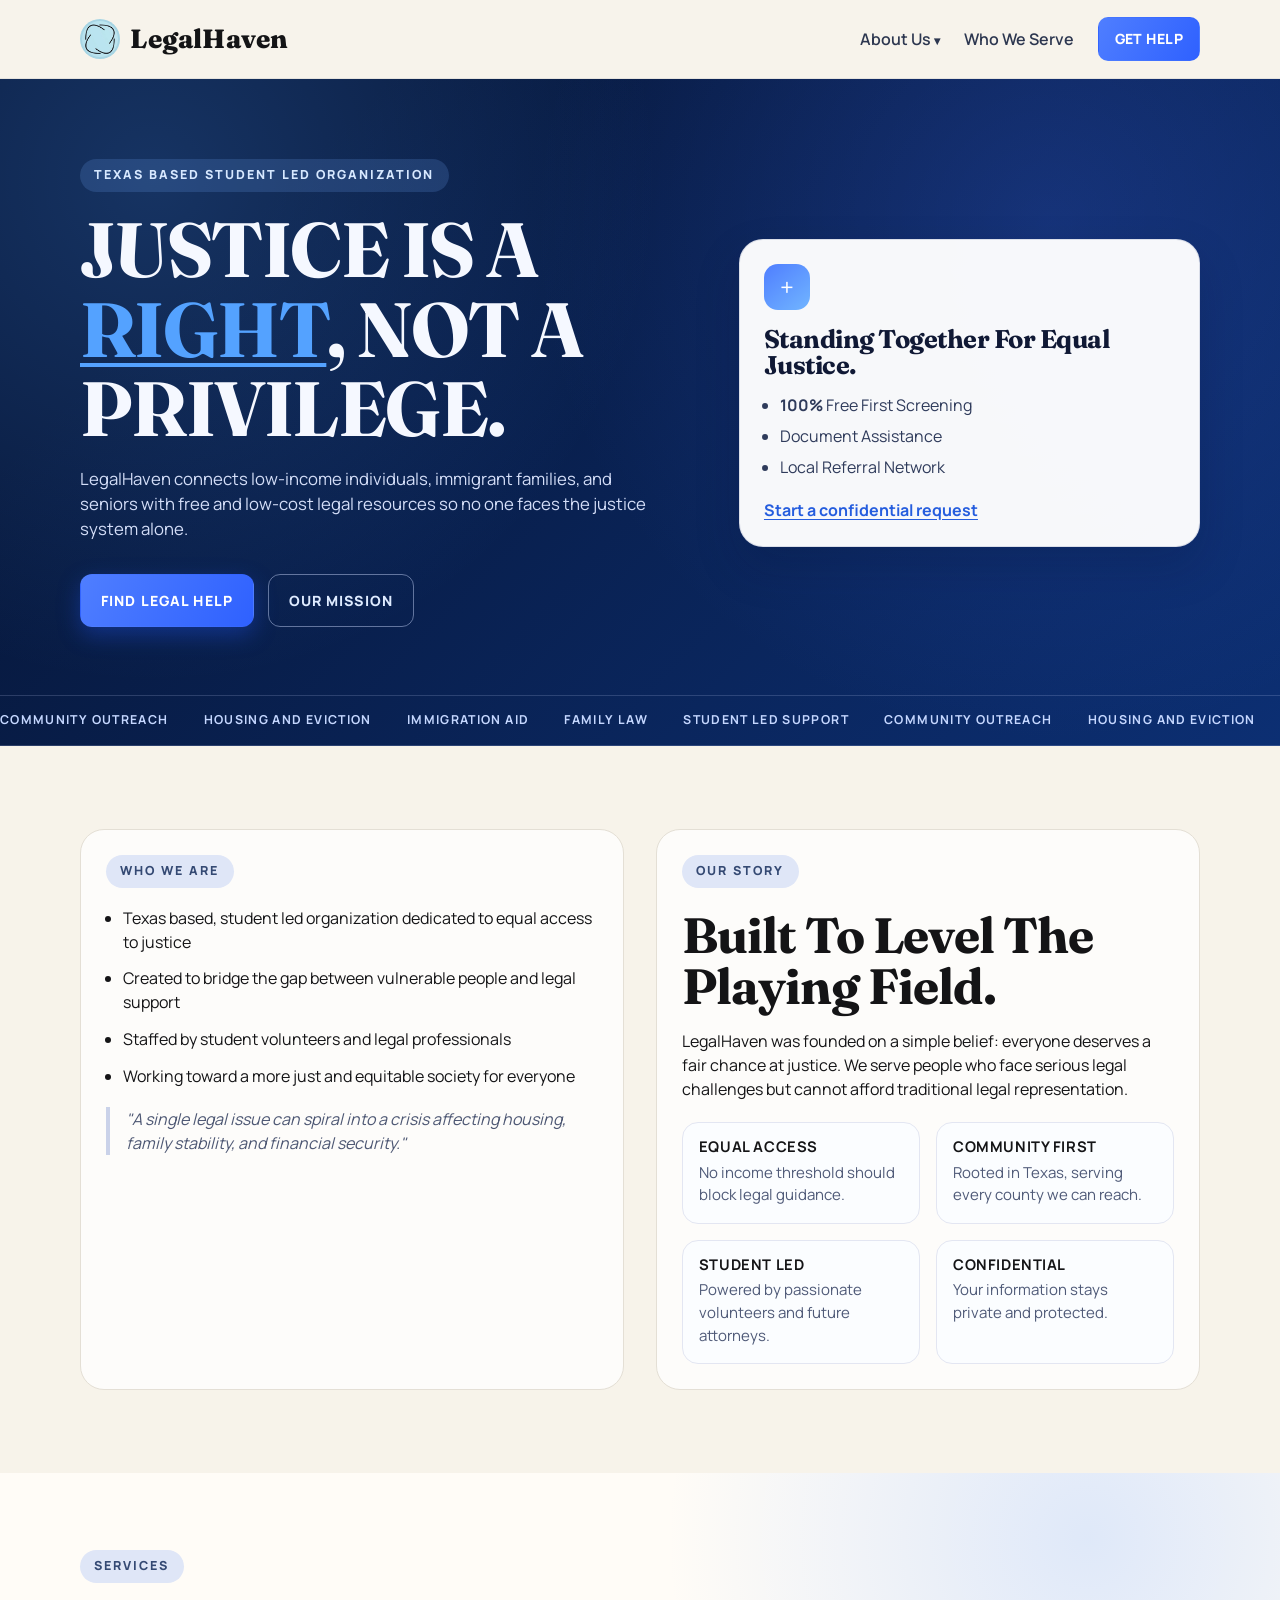
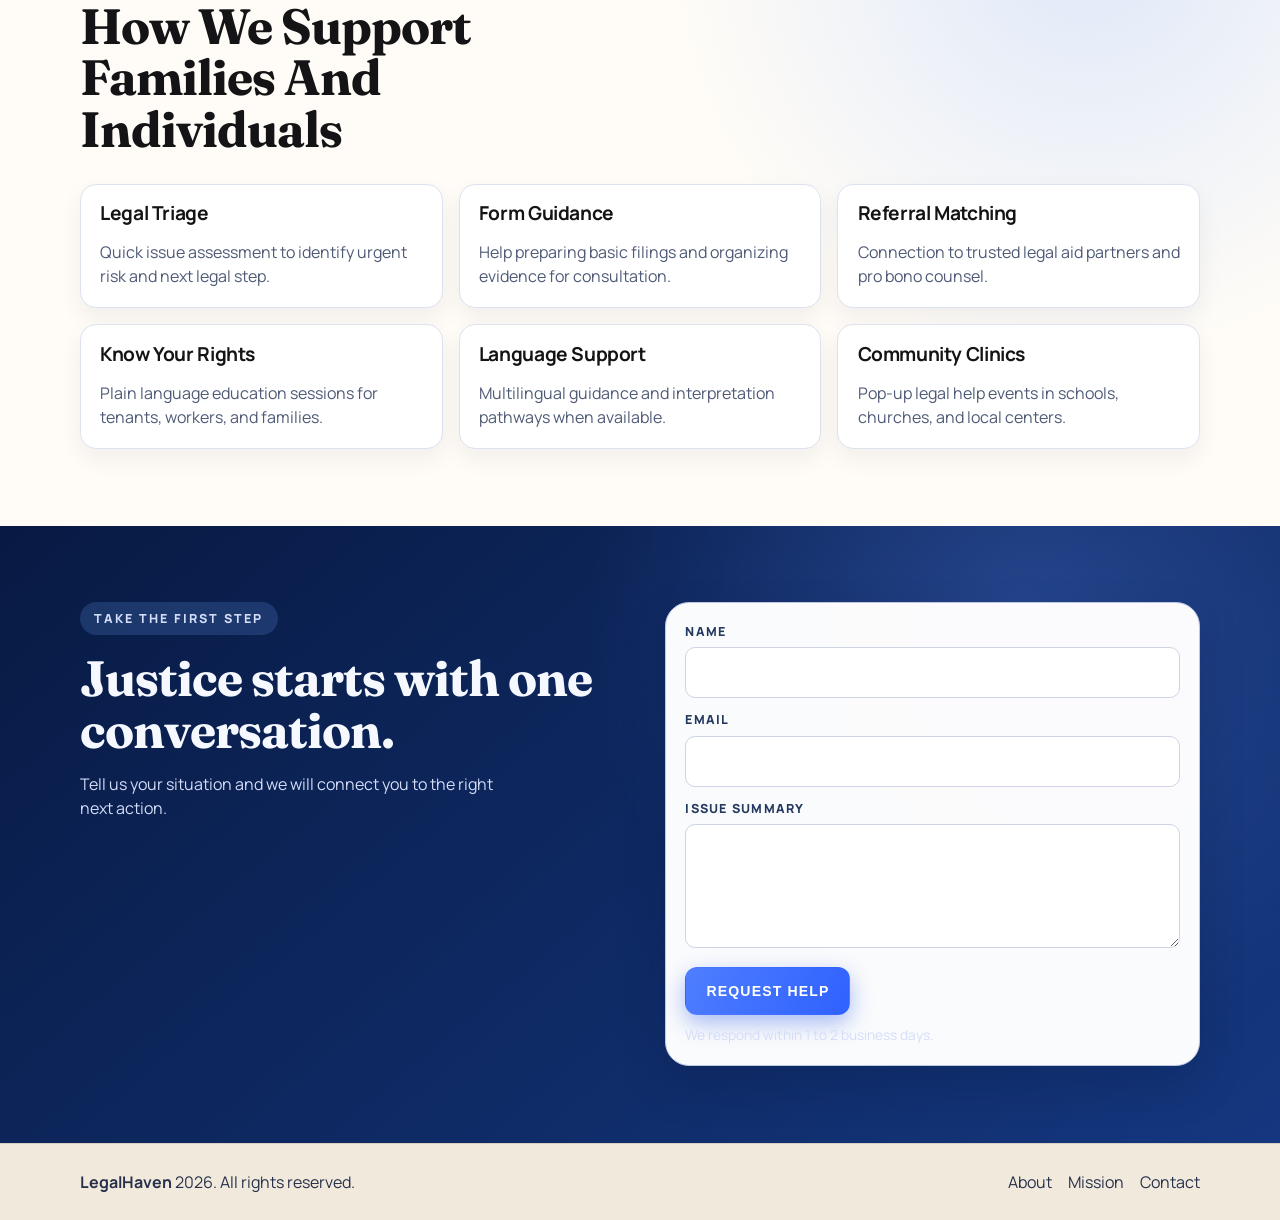
==== index.html @ 22f0d300 "Temporarily remove Services navigation links" ====
<!DOCTYPE html>
<html lang="en">
<head>
  <meta charset="UTF-8" />
  <meta name="viewport" content="width=device-width, initial-scale=1.0" />
  <meta name="description" content="Legal Haven helps low-income families, immigrants, and seniors access legal support with dignity, clarity, and community care." />
  <title>Legal Haven | Justice Is a Right</title>
  <link rel="icon" type="image/jpeg" href="legallogo_withouttext.jpg" />
  <link rel="preconnect" href="https://fonts.googleapis.com" />
  <link rel="preconnect" href="https://fonts.gstatic.com" crossorigin />
  <link href="https://fonts.googleapis.com/css2?family=Fraunces:opsz,wght@9..144,700;9..144,800&family=Manrope:wght@400;500;600;700;800&display=swap" rel="stylesheet" />
  <link rel="stylesheet" href="styles.css" />
</head>
<body>
  <a class="skip-link" href="#main-content">Skip to main content</a>

  <header class="site-header" id="top">
    <div class="container nav-wrap">
      <a class="brand" href="index.html" aria-label="Legal Haven home">
        <img class="brand-mark" src="legallogo_withouttext.jpg" alt="LegalHaven logo" />
        <span class="brand-text">LegalHaven</span>
      </a>

      <button class="menu-toggle" type="button" aria-expanded="false" aria-controls="primary-nav" aria-label="Toggle navigation">
        <span></span>
        <span></span>
        <span></span>
      </button>

      <nav class="site-nav" id="primary-nav" aria-label="Primary">
        <div class="nav-dropdown">
          <button class="dropdown-trigger" type="button" aria-expanded="false" aria-controls="about-menu-index">About Us</button>
          <div class="dropdown-menu" id="about-menu-index">
            <a href="mission.html">Mission</a>
            <a href="about.html#our-team">Our Team</a>
          </div>
        </div>
        <a href="about.html#who-we-serve">Who We Serve</a>
        <a class="btn btn-small" href="contact.html">Get Help</a>
      </nav>
    </div>
  </header>

  <main id="main-content">
    <section class="hero section-dark">
      <div class="container hero-grid">
        <div class="hero-copy reveal">
          <p class="eyebrow">Texas based student led organization</p>
          <h1>
            Justice Is A
            <span class="accent">Right</span>,
            Not A Privilege.
          </h1>
          <p class="hero-text">
            LegalHaven connects low-income individuals, immigrant families, and seniors
            with free and low-cost legal resources so no one faces the justice system alone.
          </p>
          <div class="hero-actions">
            <a class="btn btn-primary" href="contact.html">Find Legal Help</a>
            <a class="btn btn-ghost" href="about.html">Our Mission</a>
          </div>
        </div>

        <aside class="impact-card reveal" aria-label="Key outcomes">
          <div class="icon-chip" aria-hidden="true">+</div>
          <h2>Standing Together For Equal Justice.</h2>
          <ul>
            <li><strong>100%</strong> Free First Screening</li>
            <li>Document Assistance</li>
            <li>Local Referral Network</li>
          </ul>
          <a href="contact.html" class="text-link">Start a confidential request</a>
        </aside>
      </div>

      <div class="ticker" aria-label="Highlights">
        <div class="ticker-track">
          <span>Community Outreach</span>
          <span>Housing and Eviction</span>
          <span>Immigration Aid</span>
          <span>Family Law</span>
          <span>Student Led Support</span>
          <span>Community Outreach</span>
          <span>Housing and Eviction</span>
          <span>Immigration Aid</span>
          <span>Family Law</span>
          <span>Student Led Support</span>
        </div>
      </div>
    </section>

    <section class="story section-light" id="about">
      <div class="container story-grid">
        <article class="story-list reveal">
          <p class="eyebrow">Who We Are</p>
          <ul>
            <li>Texas based, student led organization dedicated to equal access to justice</li>
            <li>Created to bridge the gap between vulnerable people and legal support</li>
            <li>Staffed by student volunteers and legal professionals</li>
            <li>Working toward a more just and equitable society for everyone</li>
          </ul>
          <blockquote>
            "A single legal issue can spiral into a crisis affecting housing, family stability, and financial security."
          </blockquote>
        </article>

        <div class="story-copy reveal">
          <p class="eyebrow">Our Story</p>
          <h2>Built To Level The Playing Field.</h2>
          <p>
            LegalHaven was founded on a simple belief: everyone deserves a fair chance at justice.
            We serve people who face serious legal challenges but cannot afford traditional legal representation.
          </p>
          <div class="value-grid" id="who-we-serve">
            <article>
              <h3>Equal Access</h3>
              <p>No income threshold should block legal guidance.</p>
            </article>
            <article>
              <h3>Community First</h3>
              <p>Rooted in Texas, serving every county we can reach.</p>
            </article>
            <article>
              <h3>Student Led</h3>
              <p>Powered by passionate volunteers and future attorneys.</p>
            </article>
            <article>
              <h3>Confidential</h3>
              <p>Your information stays private and protected.</p>
            </article>
          </div>
        </div>
      </div>
    </section>

    <section class="services section-light" id="services">
      <div class="container">
        <p class="eyebrow reveal">Services</p>
        <h2 class="section-title reveal">How We Support Families And Individuals</h2>
        <div class="service-grid">
          <article class="service-card reveal">
            <h3>Legal Triage</h3>
            <p>Quick issue assessment to identify urgent risk and next legal step.</p>
          </article>
          <article class="service-card reveal">
            <h3>Form Guidance</h3>
            <p>Help preparing basic filings and organizing evidence for consultation.</p>
          </article>
          <article class="service-card reveal">
            <h3>Referral Matching</h3>
            <p>Connection to trusted legal aid partners and pro bono counsel.</p>
          </article>
          <article class="service-card reveal">
            <h3>Know Your Rights</h3>
            <p>Plain language education sessions for tenants, workers, and families.</p>
          </article>
          <article class="service-card reveal">
            <h3>Language Support</h3>
            <p>Multilingual guidance and interpretation pathways when available.</p>
          </article>
          <article class="service-card reveal">
            <h3>Community Clinics</h3>
            <p>Pop-up legal help events in schools, churches, and local centers.</p>
          </article>
        </div>
      </div>
    </section>

    <section class="cta section-dark" id="contact">
      <div class="container cta-wrap reveal">
        <div>
          <p class="eyebrow">Take The First Step</p>
          <h2>Justice starts with one conversation.</h2>
          <p>Tell us your situation and we will connect you to the right next action.</p>
        </div>
        <form class="contact-form" aria-label="Contact request form">
          <label for="name">Name</label>
          <input id="name" name="name" type="text" autocomplete="name" required />

          <label for="email">Email</label>
          <input id="email" name="email" type="email" autocomplete="email" required />

          <label for="issue">Issue summary</label>
          <textarea id="issue" name="issue" rows="4" required></textarea>

          <button type="submit" class="btn btn-primary">Request Help</button>
          <p class="form-note">We respond within 1 to 2 business days.</p>
        </form>
      </div>
    </section>
  </main>

  <footer class="site-footer">
    <div class="container footer-wrap">
      <p><strong>LegalHaven</strong> <span id="year"></span>. All rights reserved.</p>
      <div class="footer-links">
          <a href="about.html">About</a>
          <a href="mission.html">Mission</a>
          <a href="contact.html">Contact</a>
      </div>
    </div>
  </footer>

  <script src="script.js"></script>
</body>
</html>
---- styles.css ----
:root {
  --bg-ink: #07183c;
  --bg-ink-2: #0c2f73;
  --bg-cream: #f7f3ea;
  --bg-paper: #fffcf7;
  --text-dark: #141416;
  --text-soft: #54607a;
  --line: #d6d9e5;
  --accent: #54a2ff;
  --accent-2: #2f61ff;
  --radius-xl: 24px;
  --radius-lg: 16px;
  --shadow-soft: 0 20px 45px rgba(8, 18, 48, 0.18);
}

* {
  box-sizing: border-box;
}

html {
  scroll-behavior: smooth;
}

body {
  margin: 0;
  font-family: "Manrope", "Segoe UI", Tahoma, sans-serif;
  color: var(--text-dark);
  background: var(--bg-paper);
  line-height: 1.5;
}

img,
svg {
  max-width: 100%;
  display: block;
}

a {
  color: inherit;
  text-decoration: none;
}

.skip-link {
  position: absolute;
  left: 1rem;
  top: -100px;
  z-index: 999;
  background: #ffffff;
  color: #000000;
  padding: 0.5rem 0.75rem;
  border-radius: 0.5rem;
}

.skip-link:focus {
  top: 1rem;
}

.container {
  width: min(1120px, 92vw);
  margin: 0 auto;
}

.section-dark {
  color: #f5f8ff;
}

.section-light {
  color: var(--text-dark);
}

.site-header {
  position: sticky;
  top: 0;
  z-index: 40;
  background: rgba(247, 243, 234, 0.95);
  backdrop-filter: blur(8px);
  border-bottom: 1px solid rgba(16, 28, 56, 0.08);
}

.nav-wrap {
  min-height: 78px;
  display: flex;
  align-items: center;
  justify-content: space-between;
  gap: 1.25rem;
}

.brand {
  display: inline-flex;
  align-items: center;
  gap: 0.65rem;
  font-weight: 800;
  letter-spacing: 0.2px;
}

.brand-mark {
  width: 40px;
  height: 40px;
  display: block;
  border-radius: 50%;
  object-fit: contain;
  padding: 2px;
  background: #a7d5e4;
}

.brand-text {
  font-family: "Fraunces", Georgia, serif;
  font-size: 1.65rem;
}

.site-nav {
  display: flex;
  align-items: center;
  gap: 1.5rem;
  font-weight: 600;
  color: #2d3750;
}

.nav-dropdown {
  position: relative;
}

.nav-dropdown::after {
  content: "";
  position: absolute;
  left: 0;
  top: 100%;
  width: 100%;
  height: 12px;
}

.dropdown-trigger {
  border: 0;
  background: transparent;
  font: inherit;
  color: inherit;
  font-weight: 600;
  cursor: pointer;
  padding: 0;
}

.dropdown-trigger::after {
  content: " \25BE";
  font-size: 0.78rem;
}

.dropdown-menu {
  position: absolute;
  top: calc(100% + 2px);
  left: 0;
  min-width: 180px;
  background: #ffffff;
  border: 1px solid #d9dfed;
  border-radius: 12px;
  box-shadow: 0 18px 32px rgba(20, 32, 71, 0.15);
  padding: 0.45rem;
  display: grid;
  gap: 0.15rem;
  opacity: 0;
  visibility: hidden;
  transform: translateY(8px);
  transition: opacity 0.2s ease, transform 0.2s ease, visibility 0.2s ease;
  z-index: 45;
}

.dropdown-menu a {
  padding: 0.6rem 0.7rem;
  border-radius: 8px;
}

.dropdown-menu a:hover,
.dropdown-menu a:focus-visible {
  background: #edf3ff;
  color: #0f56da;
}

.nav-dropdown:hover .dropdown-menu,
.nav-dropdown:focus-within .dropdown-menu,
.nav-dropdown.open .dropdown-menu {
  opacity: 1;
  visibility: visible;
  transform: translateY(0);
}

.site-nav a:hover,
.site-nav a:focus-visible {
  color: #0f56da;
}

.site-nav a[aria-current="page"] {
  color: #124ec8;
}

.menu-toggle {
  display: none;
  border: 0;
  padding: 0.35rem;
  background: transparent;
}

.menu-toggle span {
  display: block;
  width: 24px;
  height: 2px;
  background: #1b2133;
}

.menu-toggle span + span {
  margin-top: 5px;
}

.hero {
  position: relative;
  overflow: hidden;
  background:
    radial-gradient(circle at 12% 15%, rgba(84, 162, 255, 0.2), transparent 40%),
    radial-gradient(circle at 82% 22%, rgba(72, 112, 255, 0.2), transparent 44%),
    linear-gradient(135deg, var(--bg-ink) 20%, var(--bg-ink-2) 100%);
}

.hero::after {
  content: "";
  position: absolute;
  inset: 0;
  pointer-events: none;
  background-image: radial-gradient(rgba(255, 255, 255, 0.12) 0.7px, transparent 0.7px);
  background-size: 28px 28px;
  opacity: 0.5;
}

.hero-grid {
  position: relative;
  z-index: 1;
  padding: 5rem 0 4.25rem;
  display: grid;
  grid-template-columns: 1.15fr 0.85fr;
  gap: 2.2rem;
  align-items: center;
}

.page-hero {
  position: relative;
  overflow: hidden;
  background:
    radial-gradient(circle at 15% 10%, rgba(84, 162, 255, 0.2), transparent 35%),
    radial-gradient(circle at 80% 20%, rgba(72, 112, 255, 0.18), transparent 38%),
    linear-gradient(135deg, var(--bg-ink) 15%, var(--bg-ink-2) 100%);
}

.page-hero-inner {
  padding: 4.3rem 0 3.5rem;
  max-width: 74ch;
  position: relative;
  z-index: 1;
}

.page-hero-inner h1 {
  max-width: 19ch;
}

.page-hero-inner p {
  max-width: 62ch;
  color: #d3def8;
}

.eyebrow {
  width: fit-content;
  margin: 0 0 1.1rem;
  font-size: 0.78rem;
  text-transform: uppercase;
  letter-spacing: 0.16em;
  font-weight: 800;
  padding: 0.45rem 0.9rem;
  border-radius: 999px;
  background: rgba(117, 170, 255, 0.18);
  color: #d7e8ff;
}

.section-light .eyebrow {
  background: #dfe6f7;
  color: #344973;
}

h1,
h2,
h3 {
  margin: 0 0 1rem;
  line-height: 1.04;
  letter-spacing: -0.02em;
}

h1,
h2 {
  font-family: "Fraunces", Georgia, serif;
}

h1 {
  font-size: clamp(2rem, 6vw, 4.8rem);
  max-width: 14ch;
  text-transform: uppercase;
}

h2 {
  font-size: clamp(1.75rem, 4vw, 3.1rem);
}

h3 {
  font-size: 1.2rem;
}

.accent {
  color: var(--accent);
  text-decoration: underline;
  text-decoration-thickness: 4px;
  text-underline-offset: 6px;
}

.hero-text {
  max-width: 58ch;
  margin-bottom: 2rem;
  color: #d4def8;
  font-size: 1.05rem;
}

.hero-actions {
  display: flex;
  flex-wrap: wrap;
  gap: 0.85rem;
}

.btn {
  display: inline-flex;
  align-items: center;
  justify-content: center;
  border-radius: 12px;
  font-weight: 800;
  font-size: 0.88rem;
  letter-spacing: 0.08em;
  text-transform: uppercase;
  padding: 0.95rem 1.25rem;
  border: 1px solid transparent;
  transition: transform 0.2s ease, box-shadow 0.2s ease;
}

.btn:hover,
.btn:focus-visible {
  transform: translateY(-2px);
}

.btn-primary {
  background: linear-gradient(120deg, #4f7eff, #2f61ff);
  color: #ffffff;
  box-shadow: 0 8px 22px rgba(32, 81, 235, 0.38);
}

.btn-ghost {
  border-color: rgba(207, 220, 255, 0.45);
  color: #deebff;
}

.btn-small {
  padding: 0.65rem 1rem;
  border-radius: 10px;
  background: linear-gradient(120deg, #4f7eff, #2f61ff);
  color: #ffffff;
  letter-spacing: 0.03em;
}

.impact-card {
  background: rgba(255, 255, 255, 0.97);
  color: #101935;
  border-radius: var(--radius-xl);
  padding: 1.5rem;
  box-shadow: var(--shadow-soft);
  border: 1px solid rgba(102, 115, 160, 0.2);
}

.icon-chip {
  width: 46px;
  height: 46px;
  border-radius: 14px;
  display: grid;
  place-items: center;
  background: linear-gradient(140deg, #4f7eff, #71b5ff);
  color: #ffffff;
  font-size: 1.5rem;
  margin-bottom: 1rem;
}

.impact-card h2 {
  font-size: clamp(1.3rem, 2vw, 1.7rem);
  margin-bottom: 0.85rem;
}

.impact-card ul {
  margin: 0 0 1.2rem;
  padding-left: 1rem;
  color: #2f3b5b;
}

.impact-card li + li {
  margin-top: 0.45rem;
}

.text-link {
  color: #255dde;
  font-weight: 700;
  text-decoration: underline;
  text-underline-offset: 3px;
}

.ticker {
  position: relative;
  z-index: 1;
  border-top: 1px solid rgba(202, 216, 255, 0.18);
  border-bottom: 1px solid rgba(202, 216, 255, 0.18);
  overflow: hidden;
}

.ticker-track {
  width: max-content;
  display: flex;
  gap: 2.2rem;
  padding: 0.95rem 0;
  font-size: 0.77rem;
  text-transform: uppercase;
  letter-spacing: 0.11em;
  font-weight: 700;
  color: #c5d7ff;
  animation: slide 28s linear infinite;
}

.story {
  background: var(--bg-cream);
  padding: 5.2rem 0;
}

.mission-callout {
  border: 1px solid #d8deed;
  border-radius: var(--radius-xl);
  background: #ffffff;
  padding: 1.8rem;
  box-shadow: 0 10px 24px rgba(16, 23, 46, 0.06);
}

.mission-callout h2 {
  max-width: 20ch;
}

.mission-callout p {
  max-width: 68ch;
  color: #4f5d7c;
}

.story-grid {
  display: grid;
  grid-template-columns: 1fr 1fr;
  gap: 2rem;
}

.story-list,
.story-copy {
  background: rgba(255, 255, 255, 0.75);
  border: 1px solid #e4dfd5;
  border-radius: var(--radius-xl);
  padding: 1.55rem;
}

.story-list ul {
  margin: 0 0 1.2rem;
  padding-left: 1.1rem;
}

.story-list li + li {
  margin-top: 0.8rem;
}

blockquote {
  margin: 0;
  padding-left: 1rem;
  border-left: 4px solid #cad2e9;
  font-style: italic;
  color: #4d5773;
}

.story-copy > p {
  margin-bottom: 1.35rem;
}

.value-grid {
  display: grid;
  grid-template-columns: repeat(2, minmax(0, 1fr));
  gap: 1rem;
}

.value-grid article {
  border: 1px solid #e3e6f2;
  border-radius: var(--radius-lg);
  background: #fbfdff;
  padding: 1rem;
}

.value-grid h3 {
  font-family: "Manrope", "Segoe UI", sans-serif;
  text-transform: uppercase;
  letter-spacing: 0.04em;
  font-size: 0.92rem;
  margin-bottom: 0.45rem;
}

.value-grid p {
  margin: 0;
  font-size: 0.94rem;
  color: #4f5a78;
}

.services {
  padding: 4.8rem 0;
  background:
    radial-gradient(circle at 85% 10%, rgba(140, 182, 255, 0.28), transparent 34%),
    var(--bg-paper);
}

.section-title {
  max-width: 16ch;
  margin-bottom: 1.8rem;
}

.service-grid {
  display: grid;
  grid-template-columns: repeat(3, minmax(0, 1fr));
  gap: 1rem;
}

.service-card {
  border-radius: var(--radius-lg);
  border: 1px solid #dde2ef;
  background: #ffffff;
  padding: 1.2rem;
  box-shadow: 0 10px 25px rgba(16, 23, 46, 0.06);
}

.service-card p {
  margin: 0;
  color: #4e5a76;
}

.team {
  padding: 4.8rem 0;
  background:
    radial-gradient(circle at 88% 10%, rgba(140, 182, 255, 0.24), transparent 34%),
    var(--bg-paper);
}

.team-grid {
  display: grid;
  grid-template-columns: repeat(3, minmax(0, 1fr));
  gap: 1rem;
}

.team-card {
  border-radius: var(--radius-xl);
  border: 1px solid #dde2ef;
  background: #ffffff;
  padding: 0 0 1rem;
  box-shadow: 0 10px 25px rgba(16, 23, 46, 0.06);
}

.team-photo {
  width: 100%;
  height: 310px;
  object-fit: cover;
  border-radius: var(--radius-xl) var(--radius-xl) 0 0;
  border: 0;
  background: #eff3fb;
}

.team-photo-dhruv {
  object-position: center 20%;
}

.team-copy {
  padding: 1rem 1rem 0;
}

.team-copy h3 {
  margin-bottom: 0.65rem;
  font-size: clamp(1.05rem, 1.7vw, 1.25rem);
}

.team-copy p {
  margin: 0;
  color: #4f5d7c;
}

.team-bio {
  display: block;
}

.mission {
  padding: 4.8rem 0;
  background: var(--bg-paper);
}

.mission-grid {
  display: grid;
  grid-template-columns: repeat(2, minmax(0, 1fr));
  gap: 1rem;
}

.mission-card {
  border-radius: var(--radius-xl);
  border: 1px solid #dde2ef;
  background: #ffffff;
  padding: 1.4rem;
  box-shadow: 0 10px 25px rgba(16, 23, 46, 0.06);
}

.mission-card h2 {
  font-size: clamp(1.5rem, 3vw, 2.25rem);
}

.mission-card p,
.mission-card li {
  color: #4f5d7c;
}

.mission-card ul {
  margin: 0 0 1rem;
  padding-left: 1.1rem;
}

.mission-card li + li {
  margin-top: 0.55rem;
}

.cta {
  padding: 4.8rem 0;
  background:
    radial-gradient(circle at 80% 15%, rgba(97, 144, 255, 0.26), transparent 38%),
    linear-gradient(140deg, #081a43, #14377f);
}

.cta-wrap {
  display: grid;
  grid-template-columns: 1fr 0.95fr;
  gap: 1.4rem;
  align-items: start;
}

.cta-wrap p {
  max-width: 44ch;
  color: #d3ddf8;
}

.contact-form {
  background: rgba(255, 255, 255, 0.98);
  color: #12203f;
  border: 1px solid #bdc7df;
  border-radius: var(--radius-xl);
  padding: 1.2rem;
  box-shadow: var(--shadow-soft);
}

.contact-form label {
  display: block;
  font-size: 0.78rem;
  text-transform: uppercase;
  letter-spacing: 0.1em;
  margin-bottom: 0.35rem;
  font-weight: 800;
  color: #253860;
}

.contact-form input,
.contact-form textarea {
  width: 100%;
  border: 1px solid #ced4e5;
  border-radius: 10px;
  padding: 0.8rem;
  margin-bottom: 0.8rem;
  font: inherit;
}

.contact-form select {
  width: 100%;
  border: 1px solid #ced4e5;
  border-radius: 10px;
  padding: 0.8rem;
  margin-bottom: 0.8rem;
  font: inherit;
  background: #ffffff;
}

.contact-form input:focus,
.contact-form textarea:focus,
.contact-form select:focus {
  outline: 2px solid #4f7eff;
  outline-offset: 1px;
}

.form-note {
  margin: 0.65rem 0 0;
  color: #4f5d7c;
  font-size: 0.86rem;
}

.site-footer {
  background: #f1eadc;
  color: #27314b;
  border-top: 1px solid #d9d0c1;
}

.footer-wrap {
  min-height: 76px;
  display: flex;
  justify-content: space-between;
  align-items: center;
  gap: 1rem;
}

.footer-links {
  display: flex;
  gap: 1rem;
}

.footer-links a:hover,
.footer-links a:focus-visible {
  text-decoration: underline;
  text-underline-offset: 3px;
}

.service-bands {
  padding: 0 0 4.8rem;
}

.service-band-grid {
  display: grid;
  grid-template-columns: repeat(2, minmax(0, 1fr));
  gap: 1rem;
}

.band-card {
  border-radius: var(--radius-lg);
  border: 1px solid #dde2ef;
  background: #ffffff;
  padding: 1.2rem;
}

.band-card p {
  margin: 0;
  color: #4e5a76;
}

.cta-panel {
  border: 1px solid rgba(179, 198, 245, 0.45);
  border-radius: var(--radius-xl);
  padding: 1.2rem;
  display: grid;
  gap: 0.8rem;
  align-content: start;
}

.contact-page {
  padding: 4.8rem 0;
  background:
    radial-gradient(circle at 80% 10%, rgba(140, 182, 255, 0.24), transparent 35%),
    var(--bg-paper);
}

.contact-page-grid {
  display: grid;
  grid-template-columns: 1fr 1fr;
  gap: 1.2rem;
  align-items: start;
}

.contact-info {
  border-radius: var(--radius-xl);
  border: 1px solid #dde2ef;
  background: #ffffff;
  padding: 1.3rem;
}

.contact-info h2 {
  font-size: clamp(1.6rem, 3vw, 2.4rem);
}

.contact-info ul {
  margin: 0 0 1rem;
  padding-left: 1rem;
}

.contact-info li + li {
  margin-top: 0.55rem;
}

.contact-note {
  margin: 0;
  color: #4f5d7c;
}

.reveal {
  opacity: 0;
  transform: translateY(22px);
  transition: opacity 0.7s ease, transform 0.7s ease;
}

.reveal.in-view {
  opacity: 1;
  transform: translateY(0);
}

@keyframes slide {
  from {
    transform: translateX(0);
  }
  to {
    transform: translateX(-50%);
  }
}

@media (max-width: 980px) {
  .hero-grid,
  .story-grid,
  .cta-wrap,
  .contact-page-grid {
    grid-template-columns: 1fr;
  }

  .team-grid {
    grid-template-columns: repeat(2, minmax(0, 1fr));
  }

  .team-photo {
    height: 290px;
  }

  .mission-grid {
    grid-template-columns: 1fr;
  }

  .service-grid {
    grid-template-columns: repeat(2, minmax(0, 1fr));
  }

  .service-band-grid {
    grid-template-columns: 1fr;
  }

  .hero-copy {
    max-width: 760px;
  }
}

@media (max-width: 760px) {
  .site-nav {
    display: none;
    position: absolute;
    right: 4vw;
    top: 72px;
    width: min(280px, 92vw);
    background: #ffffff;
    border: 1px solid #d9dfed;
    border-radius: 14px;
    box-shadow: 0 18px 32px rgba(20, 32, 71, 0.15);
    padding: 0.9rem;
    flex-direction: column;
    align-items: stretch;
    gap: 0.5rem;
  }

  .site-nav.open {
    display: flex;
  }

  .site-nav a {
    padding: 0.7rem;
    border-radius: 10px;
  }

  .nav-dropdown {
    width: 100%;
  }

  .nav-dropdown::after {
    display: none;
  }

  .dropdown-trigger {
    width: 100%;
    text-align: left;
    padding: 0.7rem;
    border-radius: 10px;
  }

  .dropdown-menu {
    position: static;
    min-width: 0;
    border: 0;
    box-shadow: none;
    padding: 0.2rem 0 0.1rem;
    opacity: 1;
    visibility: visible;
    transform: none;
    display: none;
  }

  .nav-dropdown.open .dropdown-menu {
    display: grid;
  }

  .dropdown-menu a {
    padding-left: 1.3rem;
  }

  .site-nav a:hover,
  .site-nav a:focus-visible {
    background: #edf3ff;
  }

  .menu-toggle {
    display: inline-block;
  }

  .hero-grid {
    padding-top: 4rem;
  }

  .page-hero-inner {
    padding-top: 3.2rem;
  }

  h1 {
    font-size: clamp(2rem, 12vw, 3.2rem);
  }

  .service-grid,
  .value-grid {
    grid-template-columns: 1fr;
  }

  .team-photo {
    height: 260px;
  }

  .team-photo-dhruv {
    object-position: center 14%;
  }

  .team-grid {
    grid-template-columns: 1fr;
  }

  .cta-panel .btn {
    width: 100%;
  }

  .hero-actions {
    width: 100%;
  }

  .hero-actions .btn {
    flex: 1 1 100%;
  }

  .footer-wrap {
    flex-direction: column;
    align-items: flex-start;
    padding: 1rem 0;
  }
}

@media (prefers-reduced-motion: reduce) {
  *,
  *::before,
  *::after {
    animation-duration: 0.001ms !important;
    animation-iteration-count: 1 !important;
    transition-duration: 0.001ms !important;
    scroll-behavior: auto !important;
  }

  .reveal {
    opacity: 1;
    transform: none;
  }
}
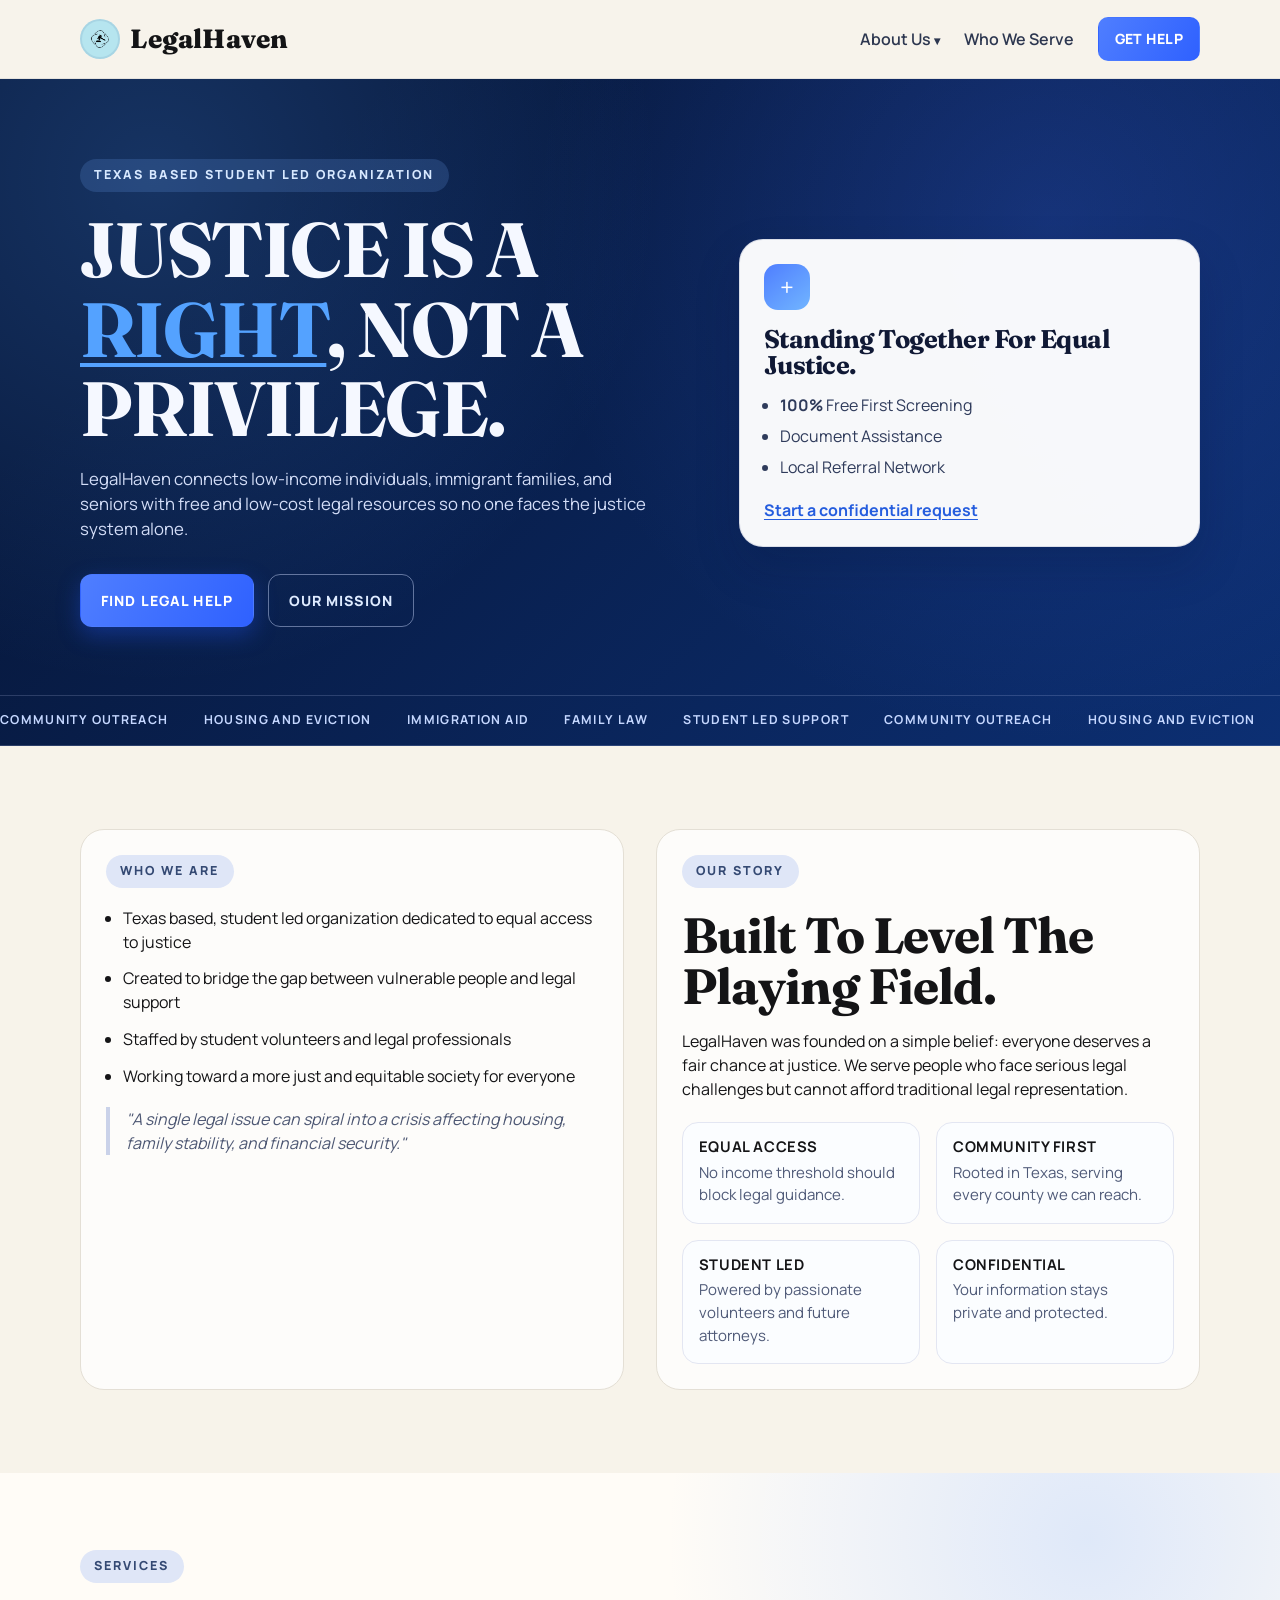
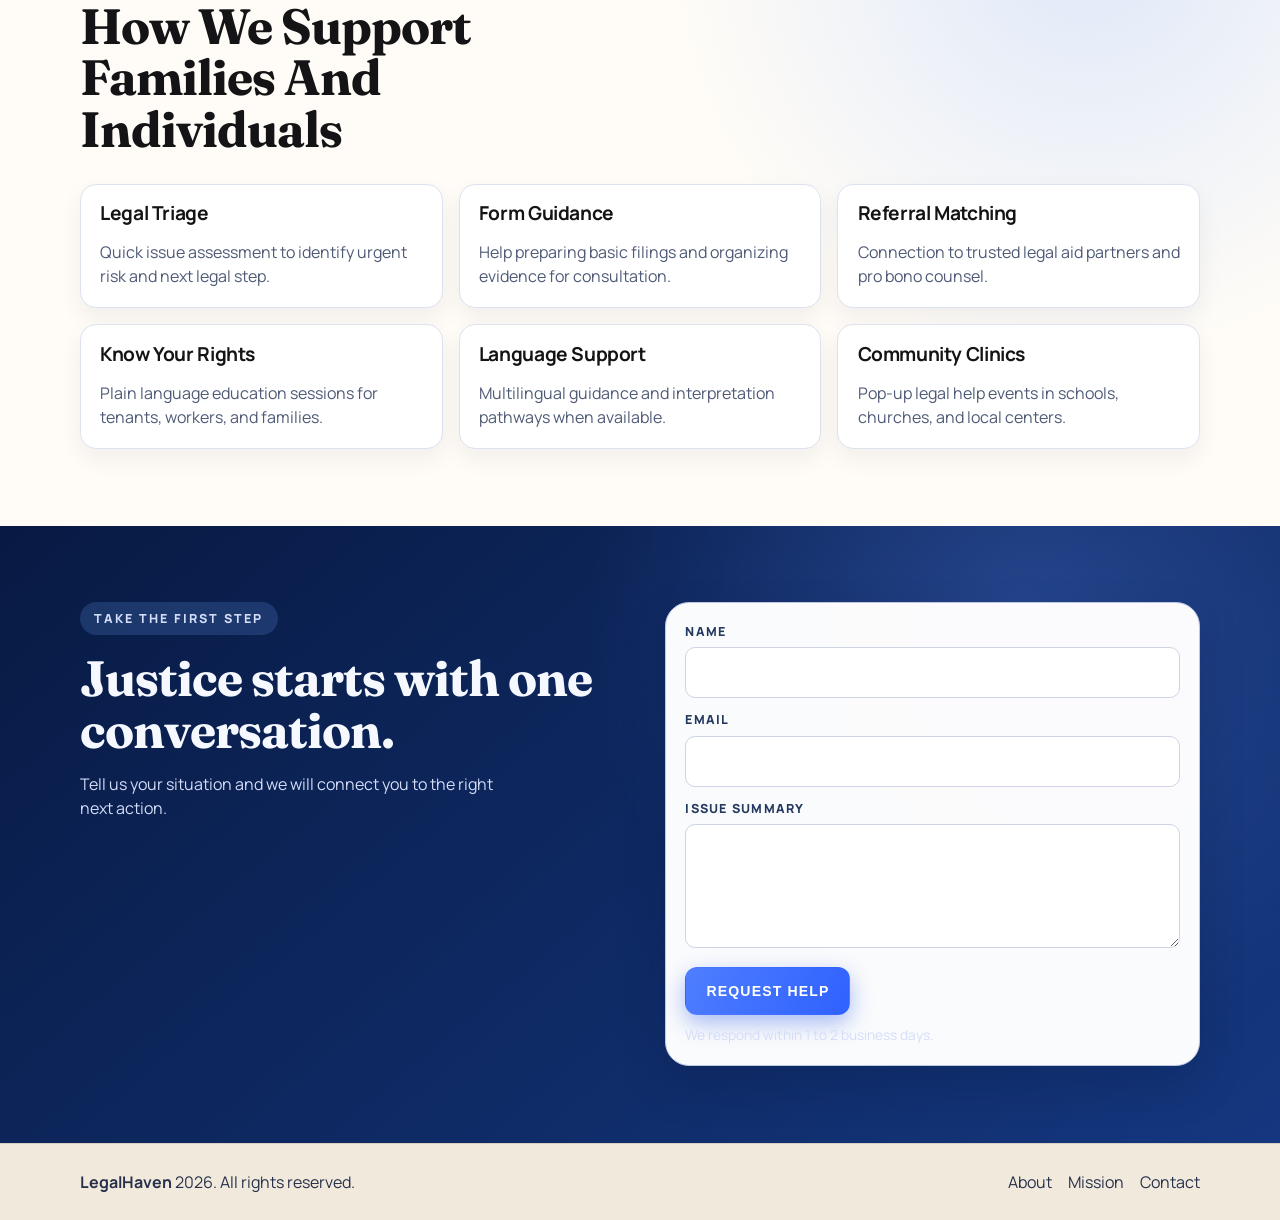
==== commit 29256c88: "Update site logo and favicon references" ====
--- a/index.html
+++ b/index.html
@@ -5,7 +5,7 @@
   <meta name="viewport" content="width=device-width, initial-scale=1.0" />
   <meta name="description" content="Legal Haven helps low-income families, immigrants, and seniors access legal support with dignity, clarity, and community care." />
   <title>Legal Haven | Justice Is a Right</title>
-  <link rel="icon" type="image/jpeg" href="legallogo_withouttext.jpg" />
+  <link rel="icon" type="image/jpeg" href="legallogo_withouttext2.jpg" />
   <link rel="preconnect" href="https://fonts.googleapis.com" />
   <link rel="preconnect" href="https://fonts.gstatic.com" crossorigin />
   <link href="https://fonts.googleapis.com/css2?family=Fraunces:opsz,wght@9..144,700;9..144,800&family=Manrope:wght@400;500;600;700;800&display=swap" rel="stylesheet" />
@@ -17,7 +17,7 @@
   <header class="site-header" id="top">
     <div class="container nav-wrap">
       <a class="brand" href="index.html" aria-label="Legal Haven home">
-        <img class="brand-mark" src="legallogo_withouttext.jpg" alt="LegalHaven logo" />
+        <img class="brand-mark" src="legallogo_withouttext2.jpg" alt="LegalHaven logo" />
         <span class="brand-text">LegalHaven</span>
       </a>
 
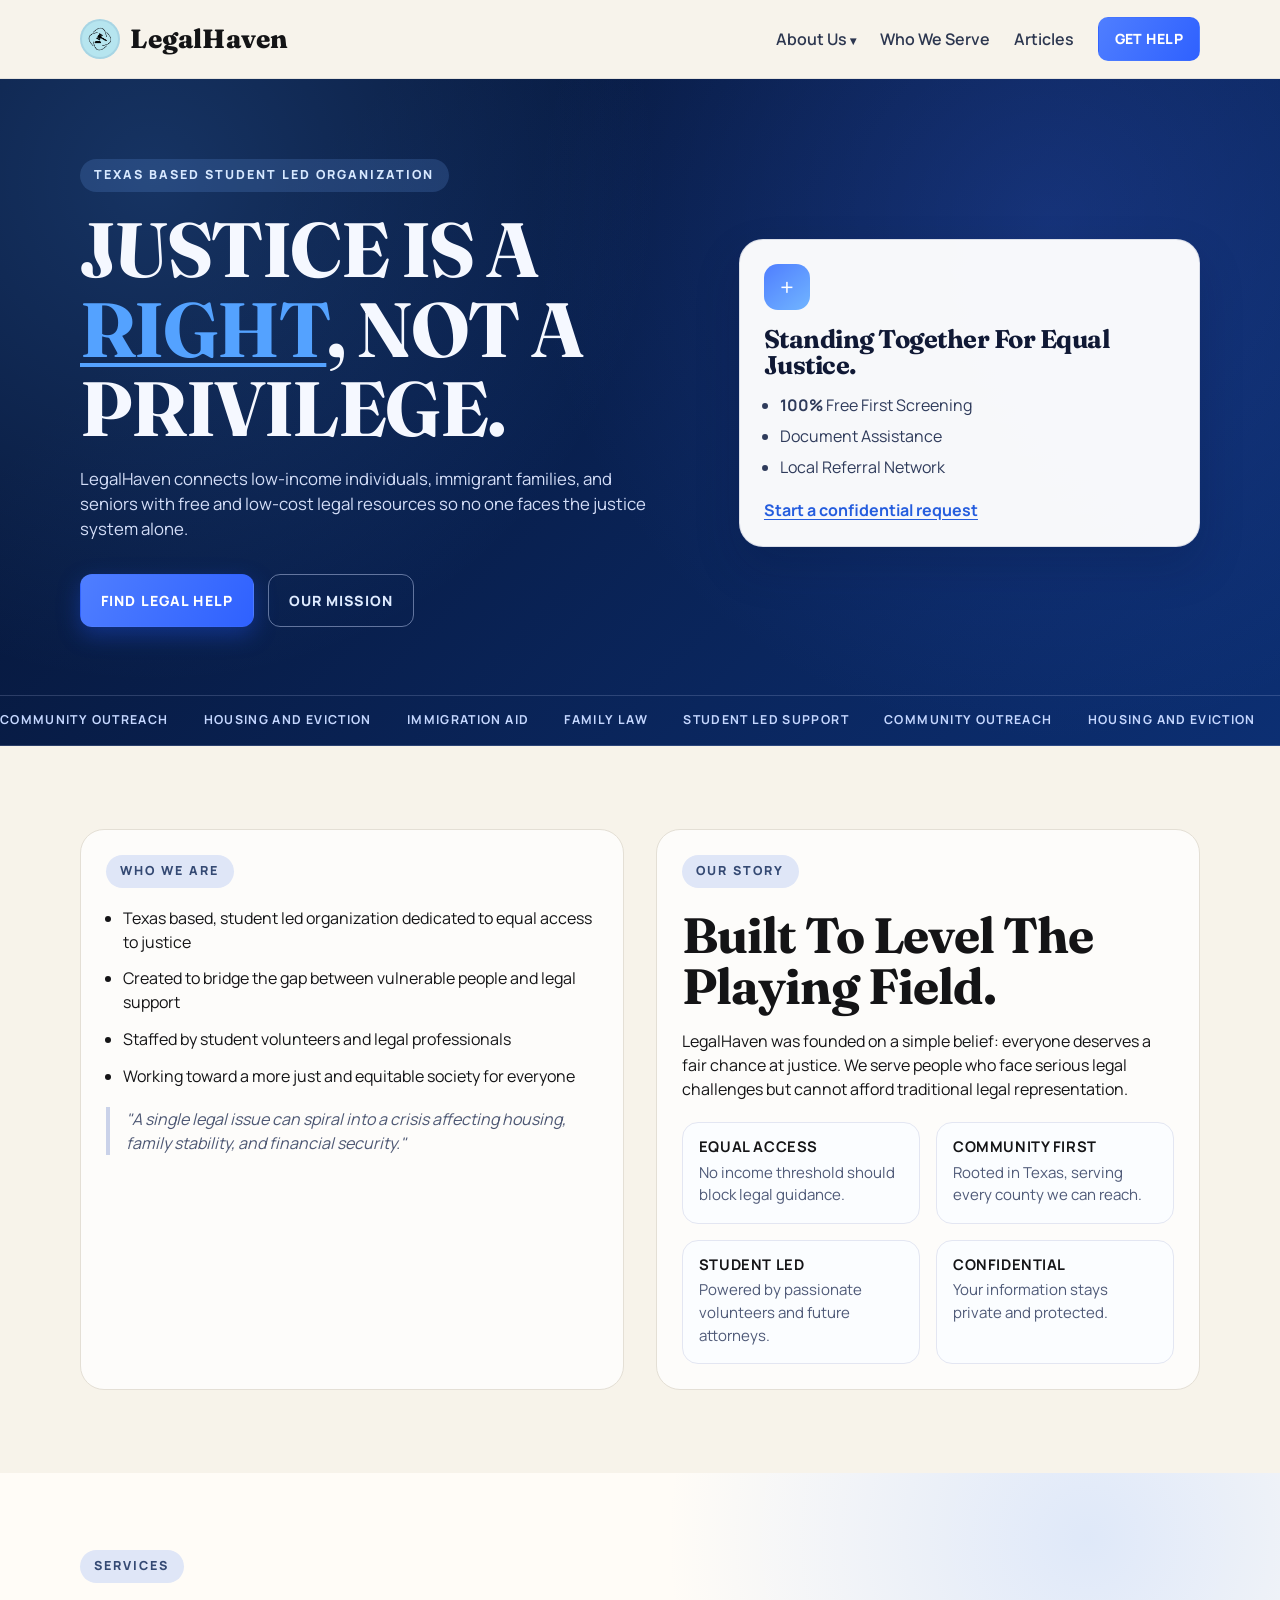
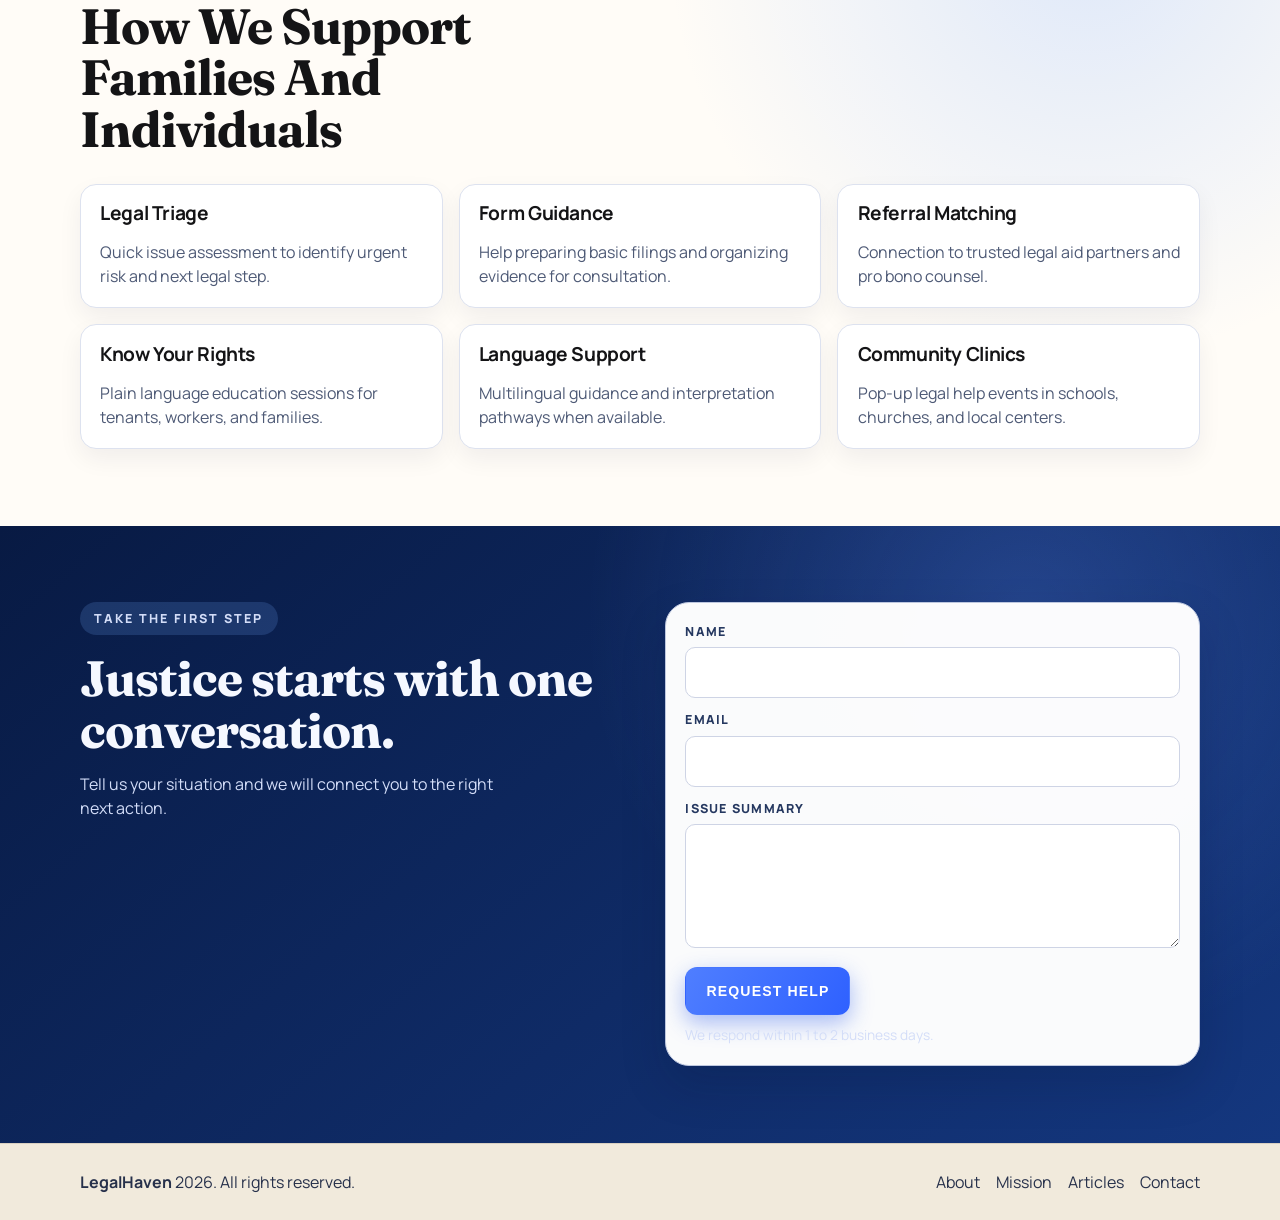
==== commit b6776f81: "Add articles pages, update about team order, and wire new site links" ====
--- a/index.html
+++ b/index.html
@@ -36,6 +36,7 @@
           </div>
         </div>
         <a href="about.html#who-we-serve">Who We Serve</a>
+        <a href="articles.html">Articles</a>
         <a class="btn btn-small" href="contact.html">Get Help</a>
       </nav>
     </div>
@@ -196,6 +197,7 @@
       <div class="footer-links">
           <a href="about.html">About</a>
           <a href="mission.html">Mission</a>
+          <a href="articles.html">Articles</a>
           <a href="contact.html">Contact</a>
       </div>
     </div>
--- a/styles.css
+++ b/styles.css
@@ -800,6 +800,131 @@
   color: #4f5d7c;
 }
 
+.articles-page {
+  padding: 4.8rem 0;
+  background:
+    radial-gradient(circle at 85% 10%, rgba(140, 182, 255, 0.24), transparent 35%),
+    var(--bg-paper);
+}
+
+.article-grid {
+  display: grid;
+  grid-template-columns: repeat(3, minmax(0, 1fr));
+  gap: 1rem;
+}
+
+.article-card {
+  border-radius: var(--radius-xl);
+  border: 1px solid #dde2ef;
+  background: #ffffff;
+  box-shadow: 0 10px 25px rgba(16, 23, 46, 0.06);
+  overflow: hidden;
+}
+
+.article-card-link {
+  display: block;
+  height: 100%;
+}
+
+.article-card-image {
+  width: 100%;
+  height: 220px;
+  object-fit: cover;
+  background: #eff3fb;
+}
+
+.article-card-body {
+  padding: 1.2rem;
+}
+
+.article-card-body h2 {
+  font-size: clamp(1.2rem, 2.4vw, 1.7rem);
+  margin-bottom: 0.75rem;
+}
+
+.article-card-body p {
+  margin: 0 0 1rem;
+  color: #4f5d7c;
+}
+
+.article-card-meta,
+.article-detail-meta {
+  display: flex;
+  flex-wrap: wrap;
+  align-items: center;
+  gap: 0.85rem 1rem;
+  color: #66708a;
+  font-weight: 600;
+}
+
+.article-author {
+  display: inline-flex;
+  align-items: center;
+  gap: 0.55rem;
+}
+
+.article-author-photo {
+  width: 46px;
+  height: 46px;
+  border-radius: 50%;
+  object-fit: cover;
+  background: #dde5fa;
+}
+
+.article-detail {
+  background: #ebedf1;
+  padding: 3.6rem 0 4.8rem;
+}
+
+.article-shell {
+  max-width: 860px;
+  margin: 0 auto;
+  border-radius: var(--radius-xl);
+  border: 1px solid #dbe0ee;
+  background: #ffffff;
+  padding: 1.6rem;
+  box-shadow: 0 12px 30px rgba(16, 23, 46, 0.07);
+}
+
+.article-shell h1 {
+  max-width: 100%;
+  text-transform: none;
+  font-size: clamp(1.9rem, 4vw, 3.25rem);
+}
+
+.article-detail-meta {
+  margin-bottom: 1.1rem;
+}
+
+.article-hero-image {
+  width: 100%;
+  height: min(420px, 42vw);
+  object-fit: cover;
+  border-radius: 14px;
+  margin-bottom: 1.3rem;
+}
+
+.article-content p {
+  margin: 0 0 1rem;
+  font-size: 1.02rem;
+  color: #2f3a56;
+}
+
+.article-content h2 {
+  margin-top: 2rem;
+  font-size: clamp(1.45rem, 2.6vw, 2rem);
+}
+
+.works-cited {
+  margin: 0;
+  padding-left: 1.1rem;
+  color: #3f4964;
+}
+
+.works-cited li + li {
+  margin-top: 0.65rem;
+}
+
 .reveal {
   opacity: 0;
   transform: translateY(22px);
@@ -841,6 +966,10 @@
   }
 
   .service-grid {
+    grid-template-columns: repeat(2, minmax(0, 1fr));
+  }
+
+  .article-grid {
     grid-template-columns: repeat(2, minmax(0, 1fr));
   }
 
@@ -940,6 +1069,18 @@
     grid-template-columns: 1fr;
   }
 
+  .article-grid {
+    grid-template-columns: 1fr;
+  }
+
+  .article-shell {
+    padding: 1.2rem;
+  }
+
+  .article-hero-image {
+    height: 250px;
+  }
+
   .team-photo {
     height: 260px;
   }
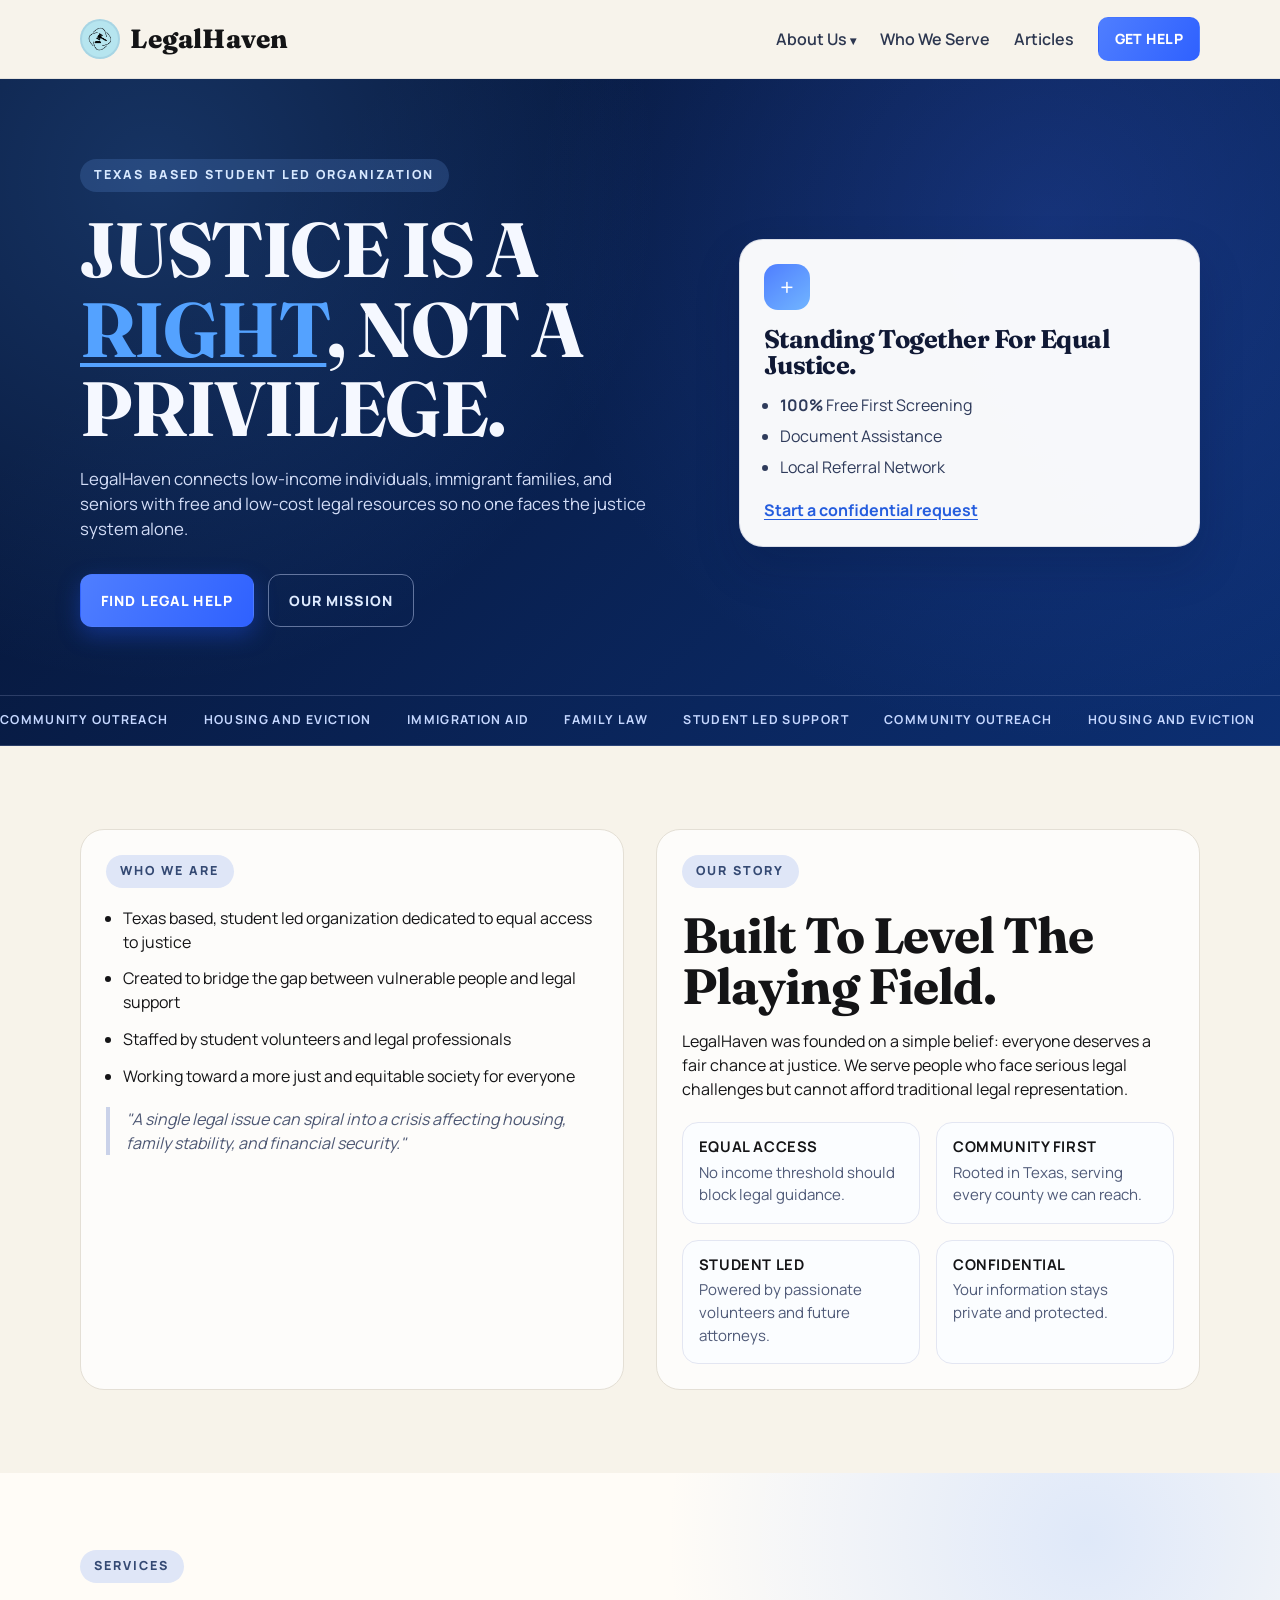
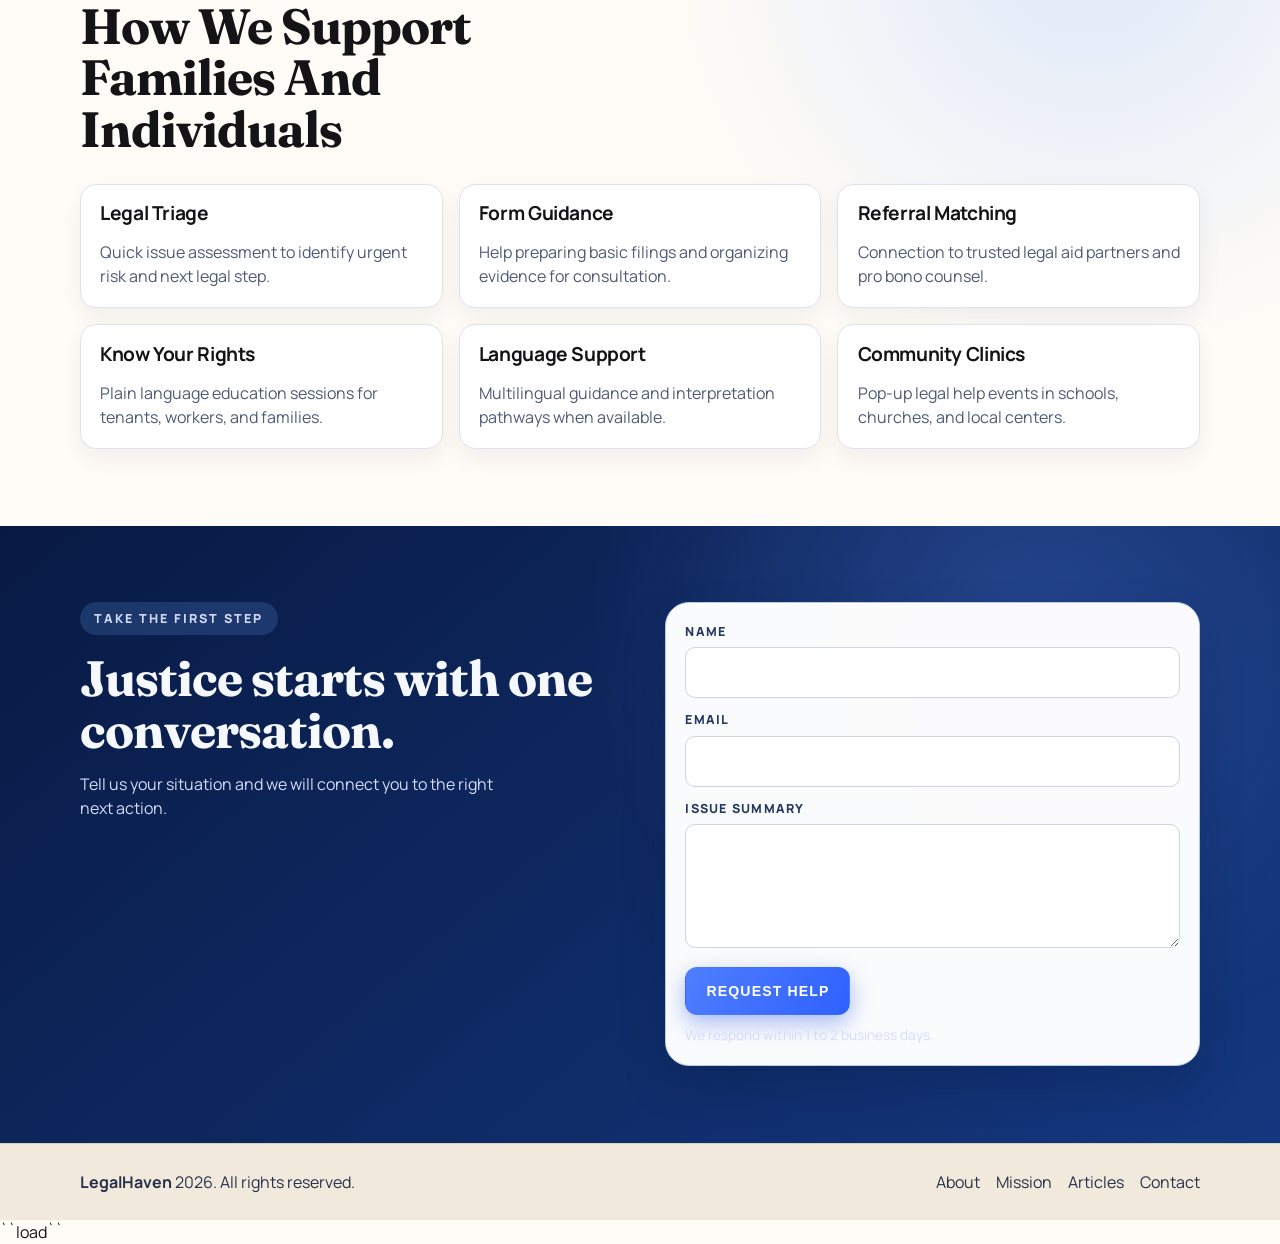
==== commit e1dd4246: "Merge 99bbb5b08e5a12d44362124ae82da067b9535375 into 0cf6e85b3457c2fb18556213f2be1ae5d647ddf1" ====
--- a/index.html
+++ b/index.html
@@ -206,3 +206,4 @@
   <script src="script.js"></script>
 </body>
 </html>
+``load``
--- a/styles.css
+++ b/styles.css
@@ -554,8 +554,27 @@
 
 .team-grid {
   display: grid;
-  grid-template-columns: repeat(3, minmax(0, 1fr));
+  grid-template-columns: repeat(4, minmax(0, 1fr));
   gap: 1rem;
+}
+
+.team-grid-members {
+  grid-template-columns: repeat(5, minmax(0, 1fr));
+}
+
+.team-subtitle {
+  margin: 0 0 0.85rem;
+  font-family: "Manrope", "Segoe UI", sans-serif;
+  text-transform: uppercase;
+  letter-spacing: 0.06em;
+  font-size: 0.84rem;
+  color: #2e3f66;
+}
+
+.team-divider {
+  border: 0;
+  border-top: 1px solid #d9dff0;
+  margin: 1.35rem 0 1.1rem;
 }
 
 .team-card {
@@ -564,6 +583,26 @@
   background: #ffffff;
   padding: 0 0 1rem;
   box-shadow: 0 10px 25px rgba(16, 23, 46, 0.06);
+}
+
+.team-photo-wrap {
+  position: relative;
+}
+
+.team-photo-trigger {
+  width: 100%;
+  border: 0;
+  padding: 0;
+  background: transparent;
+  display: block;
+  text-align: left;
+  cursor: pointer;
+}
+
+.team-photo-trigger:focus-visible {
+  outline: 2px solid #4f7eff;
+  outline-offset: -2px;
+  border-radius: var(--radius-xl) var(--radius-xl) 0 0;
 }
 
 .team-photo {
@@ -577,6 +616,85 @@
 
 .team-photo-dhruv {
   object-position: center 20%;
+}
+
+.noah-photo-shift {
+  object-position: center 30%;
+}
+
+.team-social-tab {
+  position: absolute;
+  left: 0.8rem;
+  right: 0.8rem;
+  bottom: 0.8rem;
+  display: flex;
+  justify-content: space-between;
+  align-items: center;
+  gap: 0.8rem;
+  padding: 0.65rem 0.85rem;
+  border-radius: 14px;
+  border: 1px solid #d6ddf0;
+  background: rgba(255, 255, 255, 0.97);
+  box-shadow: 0 10px 24px rgba(14, 28, 64, 0.2);
+  opacity: 0;
+  transform: translateY(10px);
+  pointer-events: none;
+  transition: opacity 0.22s ease, transform 0.22s ease;
+}
+
+.team-card:hover .team-social-tab,
+.team-card:focus-within .team-social-tab,
+.team-card.social-open .team-social-tab {
+  opacity: 1;
+  transform: translateY(0);
+  pointer-events: auto;
+}
+
+.team-social-tab {
+  justify-content: center;
+}
+
+.team-social-tab a.social-icon {
+  width: 34px;
+  height: 34px;
+  border-radius: 50%;
+  border: 1px solid #c9d4ef;
+  display: inline-flex;
+  align-items: center;
+  justify-content: center;
+  font-weight: 800;
+  color: #1d2f56;
+  background: #ffffff;
+}
+
+.team-social-tab a.social-icon.instagram {
+  font-size: 1.05rem;
+  letter-spacing: 0.01em;
+}
+
+.team-social-tab a.social-icon.instagram svg {
+  width: 16px;
+  height: 16px;
+  stroke: currentColor;
+  fill: none;
+  stroke-width: 1.8;
+}
+
+.team-social-tab a.social-icon.instagram .insta-dot {
+  fill: currentColor;
+  stroke: none;
+}
+
+.team-social-tab a.social-icon.linkedin {
+  font-size: 0.82rem;
+  text-transform: lowercase;
+}
+
+.team-social-tab a.social-icon:hover,
+.team-social-tab a.social-icon:focus-visible {
+  color: #114dc7;
+  border-color: #9bb6f8;
+  background: #eef4ff;
 }
 
 .team-copy {
@@ -833,6 +951,15 @@
   background: #eff3fb;
 }
 
+.meenu-card-image {
+  object-position: center 20%;
+}
+
+.meenu-hero-image {
+  object-position: center 18%;
+  height: min(460px, 50vw);
+}
+
 .article-card-body {
   padding: 1.2rem;
 }
@@ -863,9 +990,19 @@
   gap: 0.55rem;
 }
 
+.article-author-photos {
+  display: inline-flex;
+  align-items: center;
+}
+
+.article-author-photos .article-author-photo + .article-author-photo {
+  margin-left: -14px;
+  border: 2px solid #ffffff;
+}
+
 .article-author-photo {
-  width: 46px;
-  height: 46px;
+  width: 48px;
+  height: 48px;
   border-radius: 50%;
   object-fit: cover;
   background: #dde5fa;
@@ -1081,8 +1218,25 @@
     height: 250px;
   }
 
+  .meenu-hero-image {
+    height: 290px;
+    object-position: center 22%;
+  }
+
   .team-photo {
     height: 260px;
+  }
+
+  .team-social-tab {
+    left: 0.6rem;
+    right: 0.6rem;
+    bottom: 0.6rem;
+    padding: 0.62rem 0.72rem;
+    gap: 0.55rem;
+  }
+
+  .team-social-tab a {
+    font-size: 0.8rem;
   }
 
   .team-photo-dhruv {
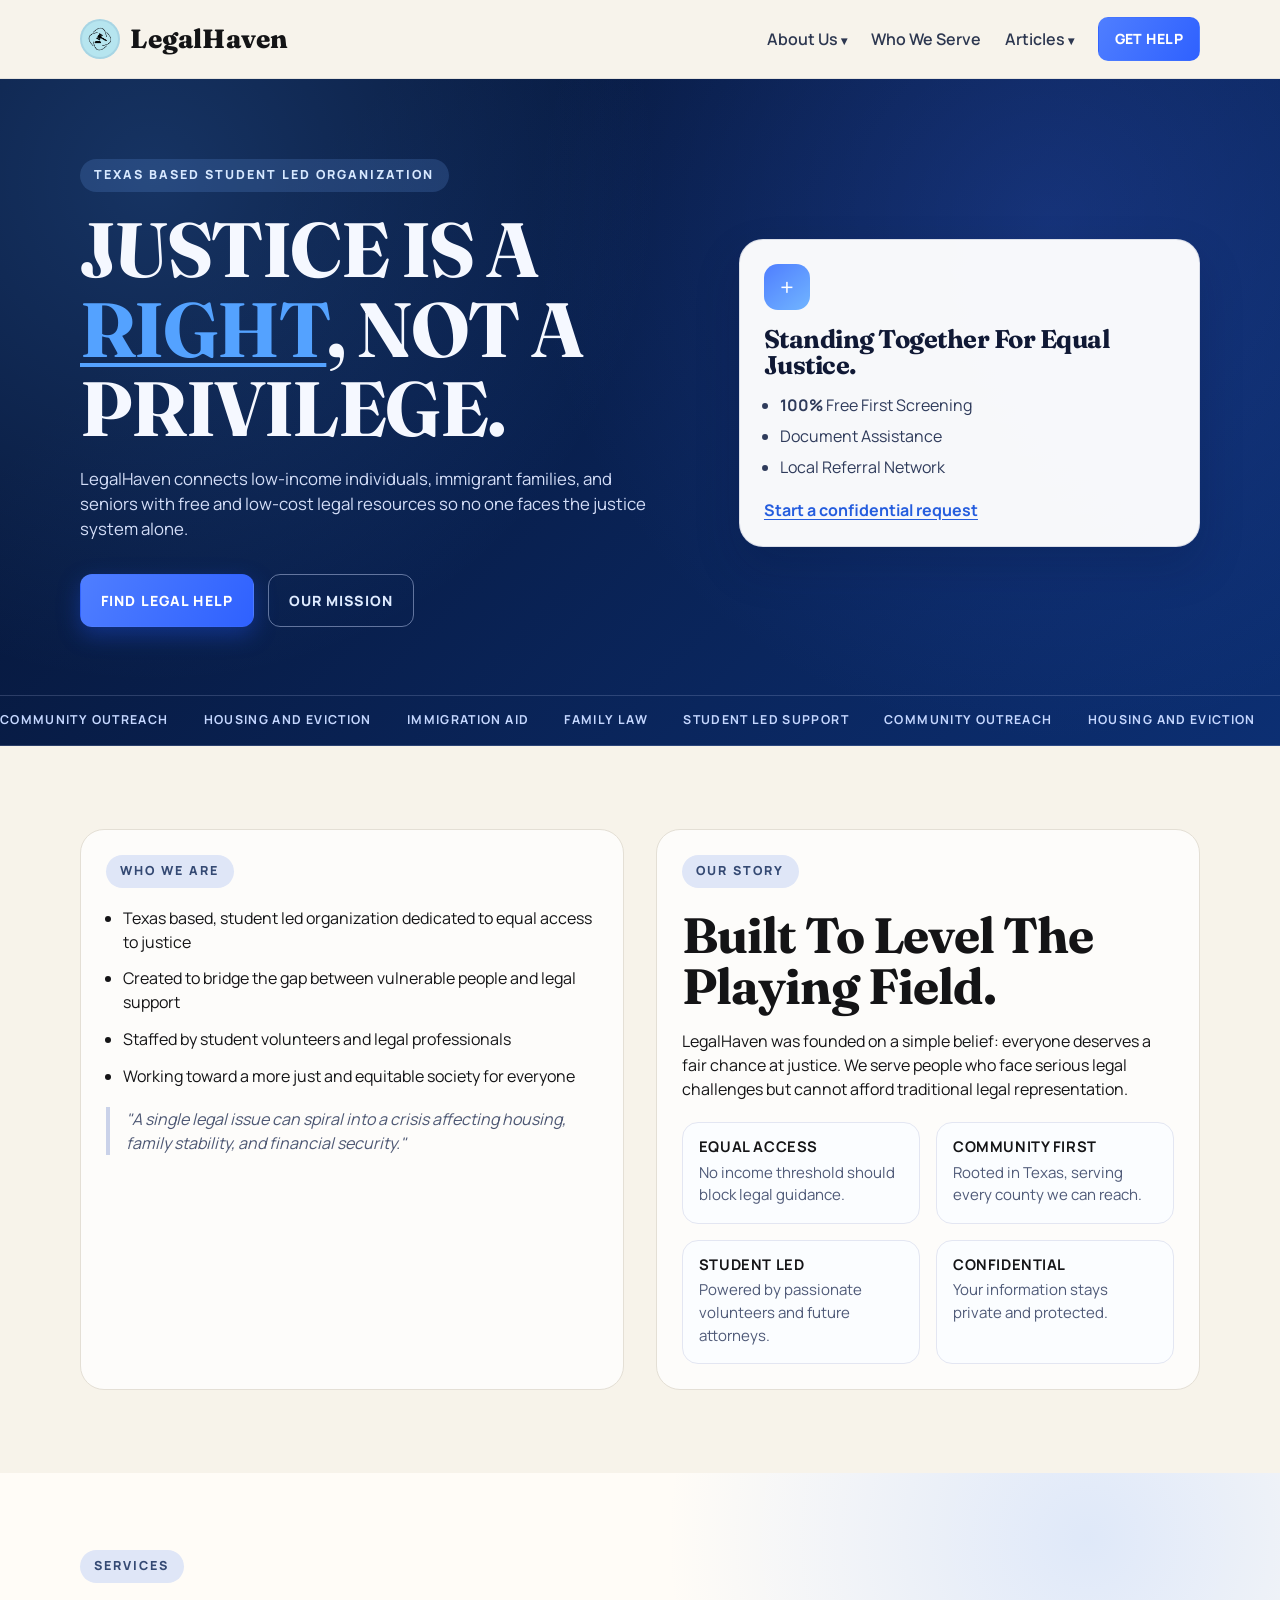
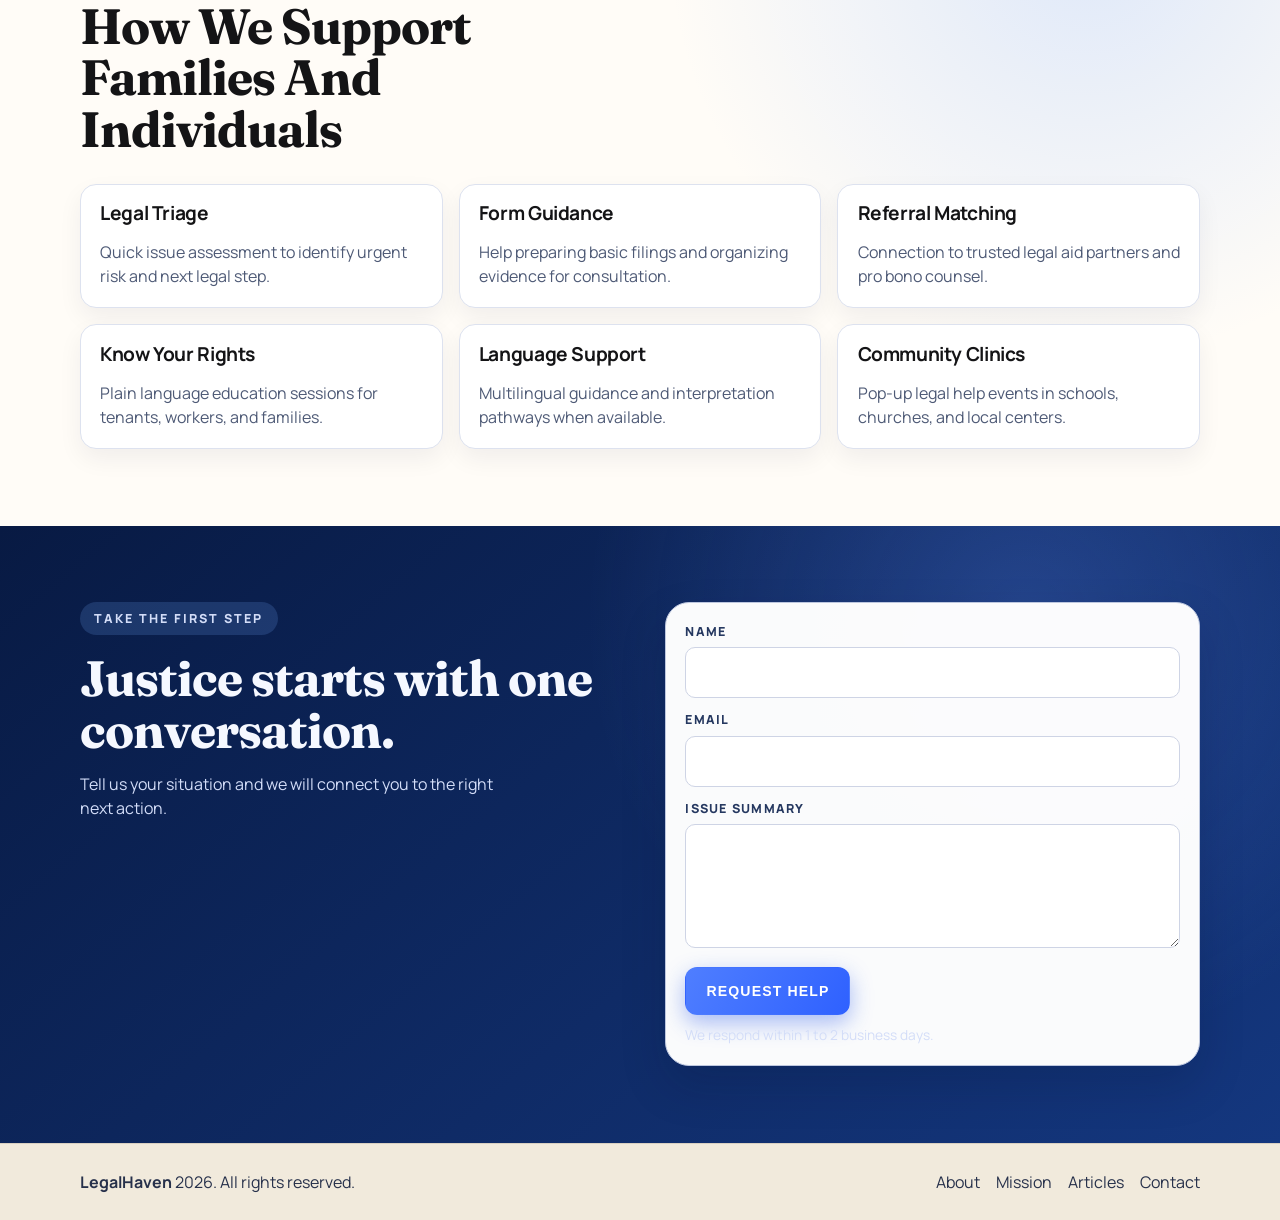
==== commit 8c1d20d3: "Add articles dropdown with Substack" ====
--- a/index.html
+++ b/index.html
@@ -36,7 +36,13 @@
           </div>
         </div>
         <a href="about.html#who-we-serve">Who We Serve</a>
-        <a href="articles.html">Articles</a>
+        <div class="nav-dropdown">
+          <button class="dropdown-trigger" type="button" aria-expanded="false" aria-controls="articles-menu-index">Articles</button>
+          <div class="dropdown-menu" id="articles-menu-index">
+            <a href="articles.html">All Articles</a>
+            <a href="https://legalhavenfoundation.substack.com/" target="_blank" rel="noopener noreferrer">Substack</a>
+          </div>
+        </div>
         <a class="btn btn-small" href="contact.html">Get Help</a>
       </nav>
     </div>
@@ -206,4 +212,3 @@
   <script src="script.js"></script>
 </body>
 </html>
-``load``
--- a/styles.css
+++ b/styles.css
@@ -558,8 +558,24 @@
   gap: 1rem;
 }
 
+.team-grid-board-top {
+  grid-template-columns: repeat(2, minmax(0, 1fr));
+}
+
+.team-grid-board-bottom {
+  grid-template-columns: repeat(3, minmax(0, 1fr));
+}
+
+.team-grid-board + .team-grid-board {
+  margin-top: 1rem;
+}
+
 .team-grid-members {
-  grid-template-columns: repeat(5, minmax(0, 1fr));
+  grid-template-columns: repeat(3, minmax(0, 1fr));
+}
+
+.team-grid.team-grid-members {
+  grid-template-columns: repeat(3, minmax(0, 1fr));
 }
 
 .team-subtitle {
@@ -1094,6 +1110,10 @@
     grid-template-columns: repeat(2, minmax(0, 1fr));
   }
 
+  .team-grid.team-grid-members {
+    grid-template-columns: repeat(2, minmax(0, 1fr));
+  }
+
   .team-photo {
     height: 290px;
   }
@@ -1247,6 +1267,10 @@
     grid-template-columns: 1fr;
   }
 
+  .team-grid.team-grid-members {
+    grid-template-columns: 1fr;
+  }
+
   .cta-panel .btn {
     width: 100%;
   }
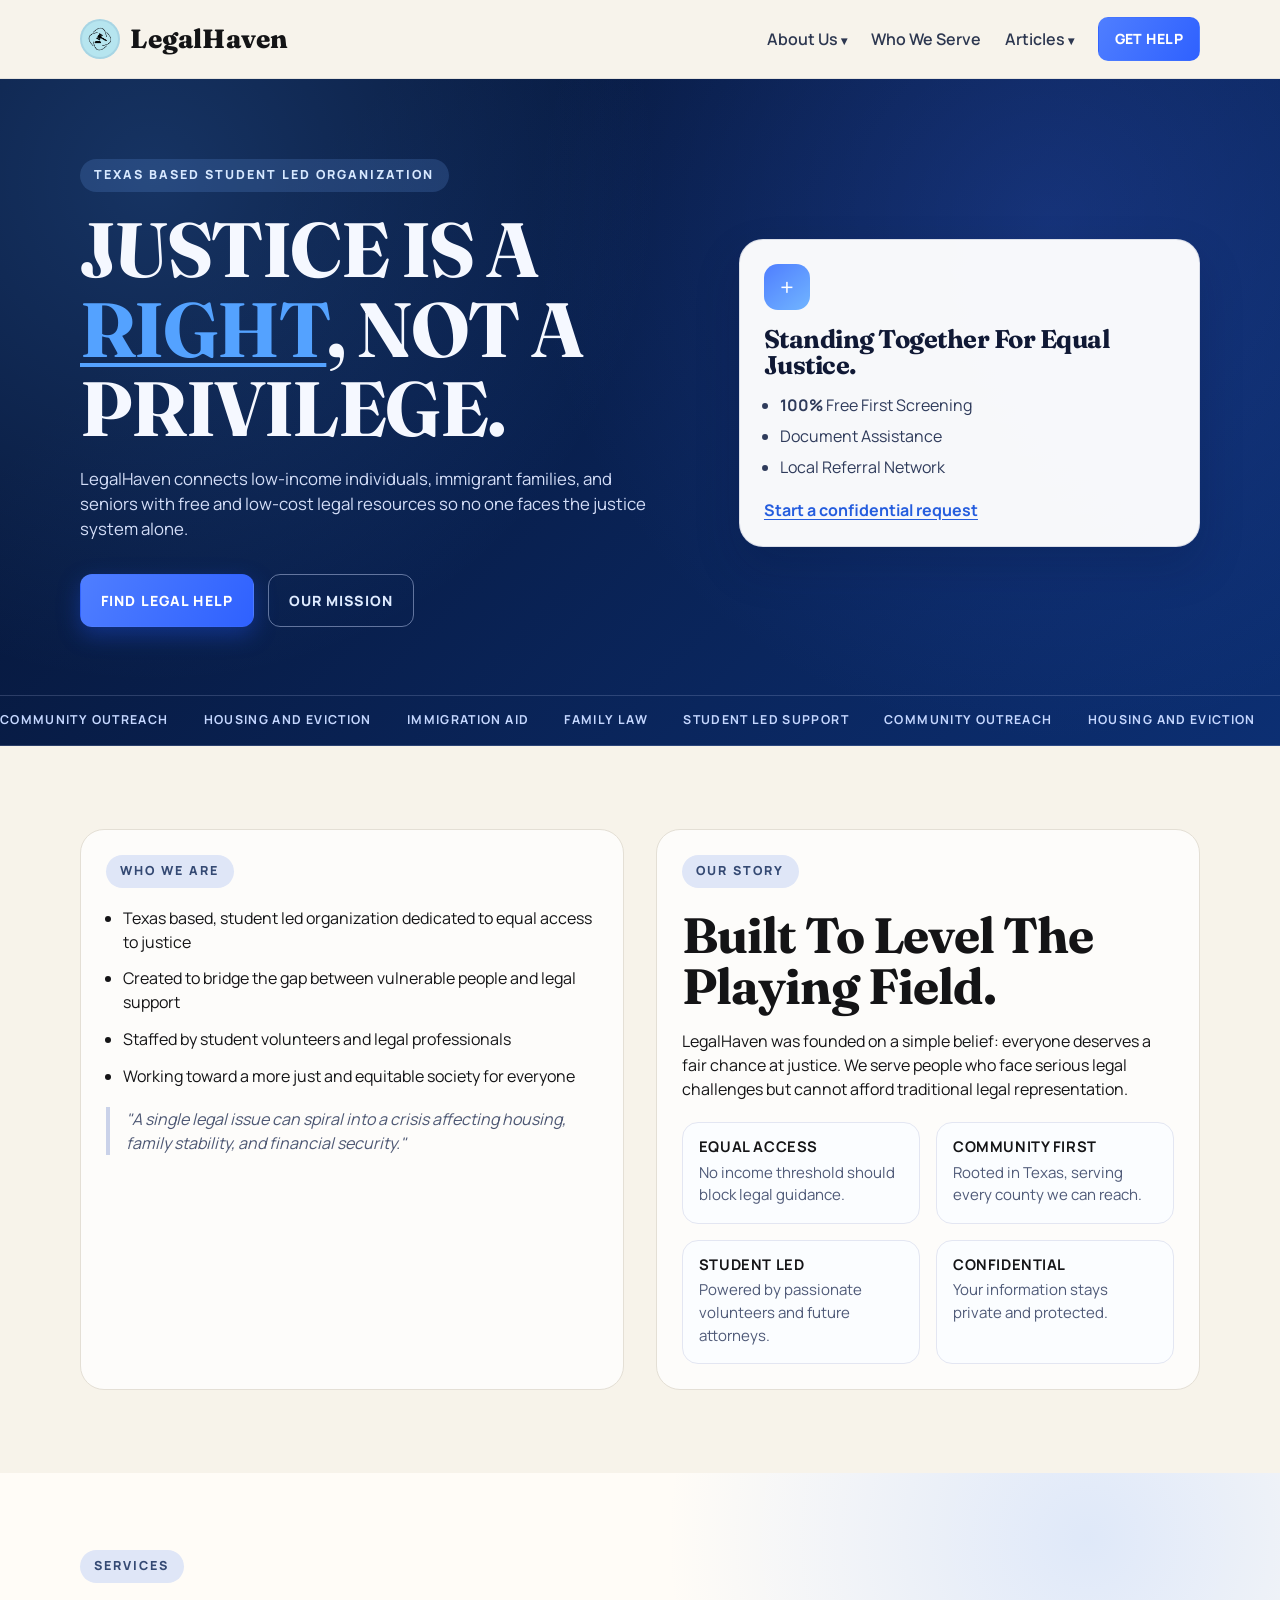
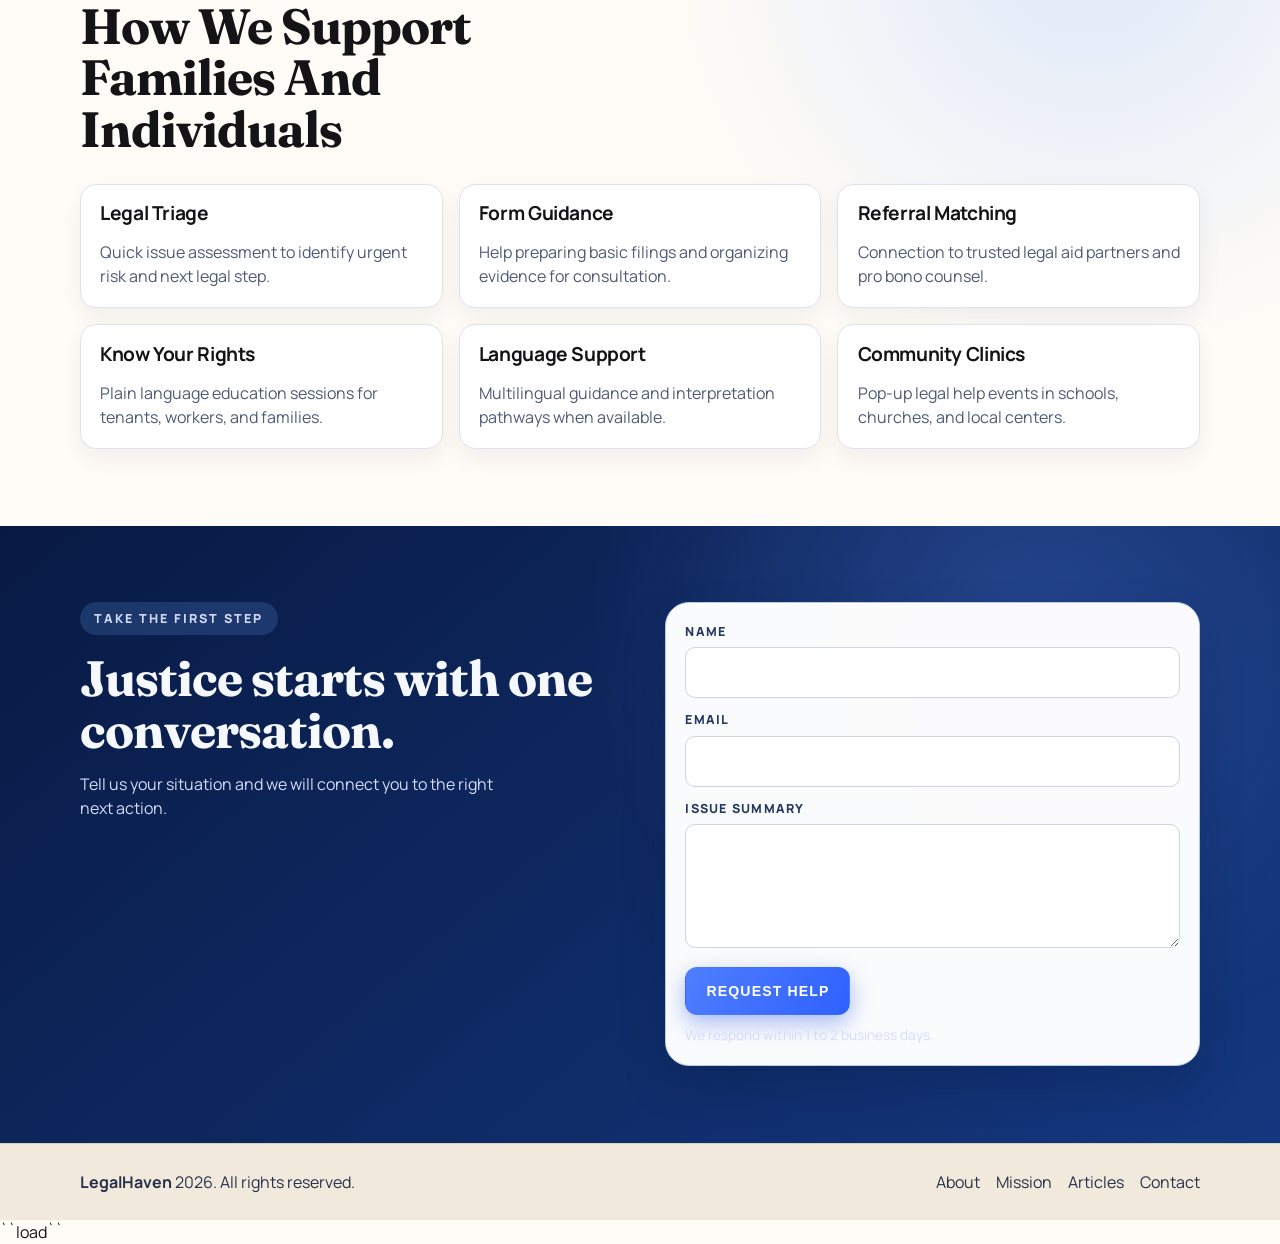
==== commit e1c8640e: "Merge 99bbb5b08e5a12d44362124ae82da067b9535375 into 8c1d20d34387776430ec6dd643c22b8d21bece20" ====
--- a/index.html
+++ b/index.html
@@ -212,3 +212,4 @@
   <script src="script.js"></script>
 </body>
 </html>
+``load``
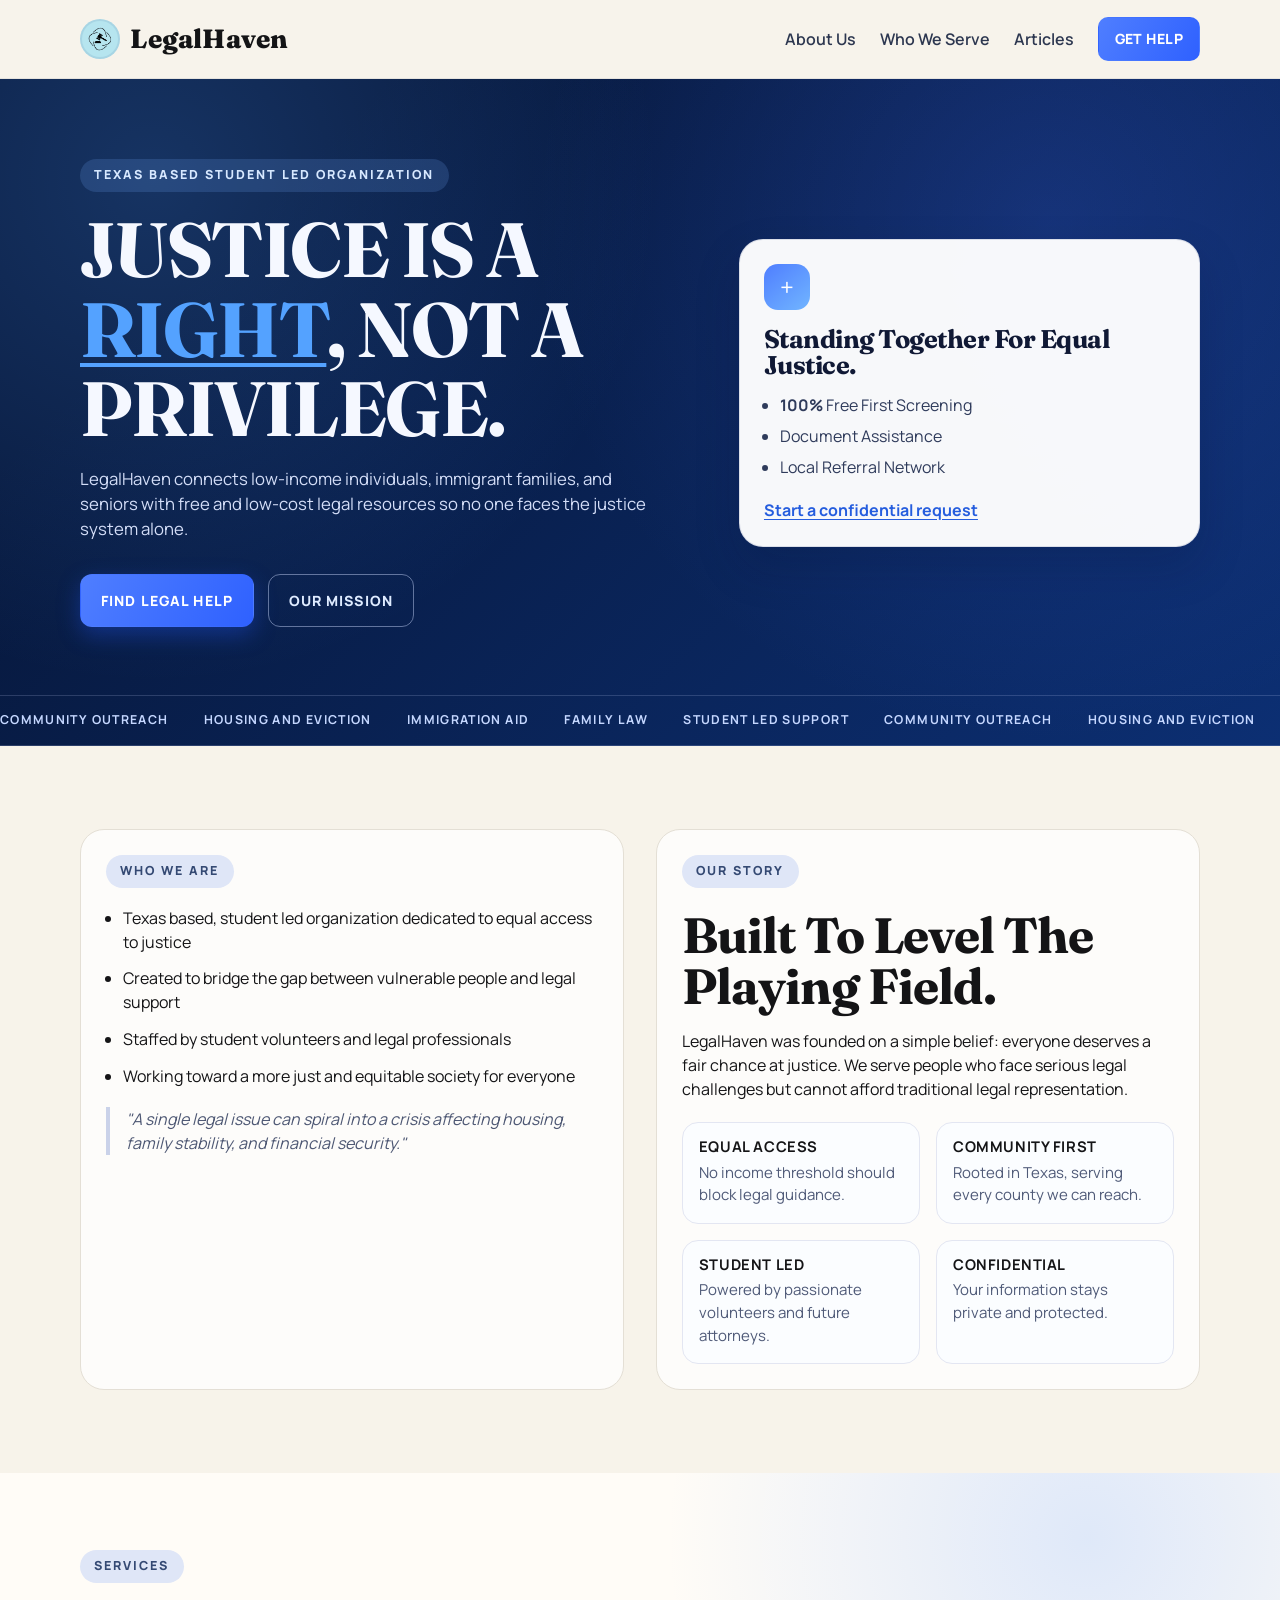
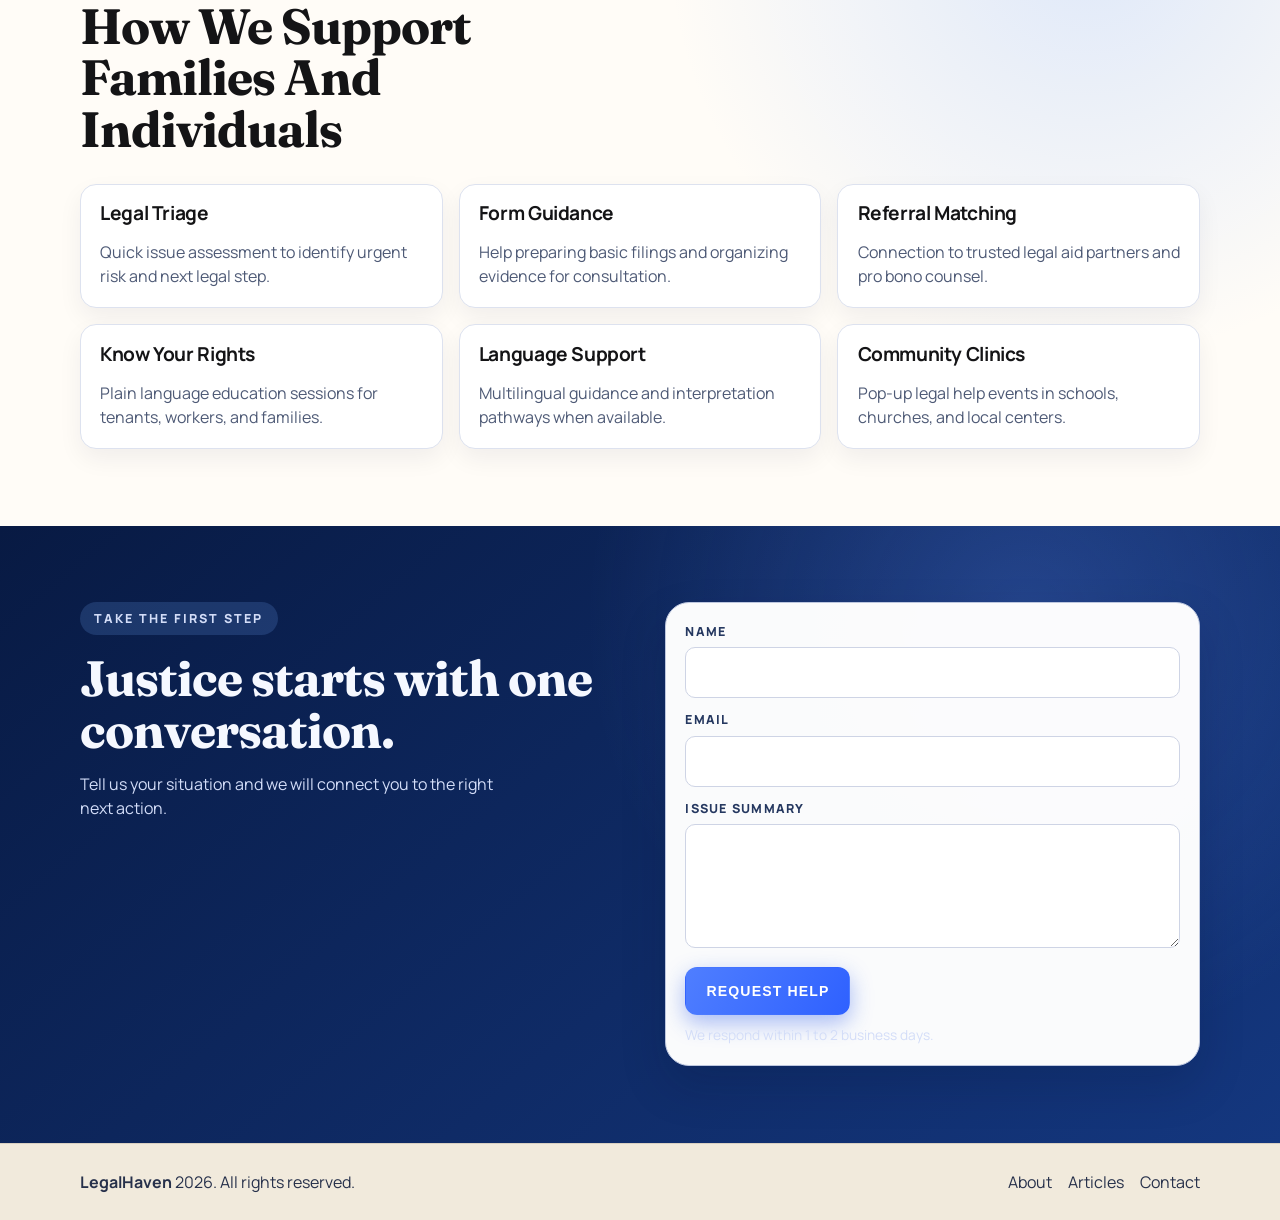
==== commit 72566c2b: "Update team: new board order and elongated layout, add Grace/Jet/Ashrith/Josh, remove Luke; About op" ====
--- a/index.html
+++ b/index.html
@@ -16,7 +16,7 @@
 
   <header class="site-header" id="top">
     <div class="container nav-wrap">
-      <a class="brand" href="index.html" aria-label="Legal Haven home">
+      <a class="brand" href="/" aria-label="Legal Haven home">
         <img class="brand-mark" src="legallogo_withouttext2.jpg" alt="LegalHaven logo" />
         <span class="brand-text">LegalHaven</span>
       </a>
@@ -28,22 +28,10 @@
       </button>
 
       <nav class="site-nav" id="primary-nav" aria-label="Primary">
-        <div class="nav-dropdown">
-          <button class="dropdown-trigger" type="button" aria-expanded="false" aria-controls="about-menu-index">About Us</button>
-          <div class="dropdown-menu" id="about-menu-index">
-            <a href="mission.html">Mission</a>
-            <a href="about.html#our-team">Our Team</a>
-          </div>
-        </div>
-        <a href="about.html#who-we-serve">Who We Serve</a>
-        <div class="nav-dropdown">
-          <button class="dropdown-trigger" type="button" aria-expanded="false" aria-controls="articles-menu-index">Articles</button>
-          <div class="dropdown-menu" id="articles-menu-index">
-            <a href="articles.html">All Articles</a>
-            <a href="https://legalhavenfoundation.substack.com/" target="_blank" rel="noopener noreferrer">Substack</a>
-          </div>
-        </div>
-        <a class="btn btn-small" href="contact.html">Get Help</a>
+        <a href="/about">About Us</a>
+        <a href="/about#who-we-serve">Who We Serve</a>
+        <a href="https://legalhavenfoundation.substack.com/" target="_blank" rel="noopener noreferrer">Articles</a>
+        <a class="btn btn-small" href="/contact">Get Help</a>
       </nav>
     </div>
   </header>
@@ -63,8 +51,8 @@
             with free and low-cost legal resources so no one faces the justice system alone.
           </p>
           <div class="hero-actions">
-            <a class="btn btn-primary" href="contact.html">Find Legal Help</a>
-            <a class="btn btn-ghost" href="about.html">Our Mission</a>
+            <a class="btn btn-primary" href="/contact">Find Legal Help</a>
+            <a class="btn btn-ghost" href="/about">Our Mission</a>
           </div>
         </div>
 
@@ -76,7 +64,7 @@
             <li>Document Assistance</li>
             <li>Local Referral Network</li>
           </ul>
-          <a href="contact.html" class="text-link">Start a confidential request</a>
+          <a href="/contact" class="text-link">Start a confidential request</a>
         </aside>
       </div>
 
@@ -201,10 +189,9 @@
     <div class="container footer-wrap">
       <p><strong>LegalHaven</strong> <span id="year"></span>. All rights reserved.</p>
       <div class="footer-links">
-          <a href="about.html">About</a>
-          <a href="mission.html">Mission</a>
-          <a href="articles.html">Articles</a>
-          <a href="contact.html">Contact</a>
+          <a href="/about">About</a>
+          <a href="https://legalhavenfoundation.substack.com/" target="_blank" rel="noopener noreferrer">Articles</a>
+          <a href="/contact">Contact</a>
       </div>
     </div>
   </footer>
@@ -212,4 +199,3 @@
   <script src="script.js"></script>
 </body>
 </html>
-``load``
--- a/styles.css
+++ b/styles.css
@@ -564,6 +564,11 @@
 
 .team-grid-board-bottom {
   grid-template-columns: repeat(3, minmax(0, 1fr));
+}
+
+.team-grid.team-grid-board-solo {
+  grid-template-columns: minmax(0, 420px);
+  justify-content: center;
 }
 
 .team-grid-board + .team-grid-board {
@@ -731,6 +736,68 @@
   display: block;
 }
 
+/*
+  Elongated layout for board members only.
+  Toggle: add/remove the `team-horizontal` class on the
+  <section class="team ..."> element in about.html.
+  Team members below keep the standard card-grid blocks.
+*/
+.team-horizontal .team-grid-board {
+  grid-template-columns: 1fr;
+  gap: 1.1rem;
+}
+
+.team-horizontal .team-grid-board .team-card {
+  display: grid;
+  grid-template-columns: 300px 1fr;
+  align-items: stretch;
+  overflow: hidden;
+  padding: 0;
+}
+
+.team-horizontal .team-grid-board .team-photo-wrap {
+  height: 100%;
+}
+
+.team-horizontal .team-grid-board .team-photo-trigger {
+  height: 100%;
+}
+
+.team-horizontal .team-grid-board .team-photo {
+  height: 100%;
+  min-height: 300px;
+  border-radius: var(--radius-xl) 0 0 var(--radius-xl);
+}
+
+.team-horizontal .team-grid-board .team-copy {
+  padding: 1.8rem 2rem;
+  align-self: center;
+}
+
+.team-horizontal .team-grid-board .team-copy h3 {
+  font-size: clamp(1.2rem, 2vw, 1.45rem);
+}
+
+.team-horizontal .team-grid-board .team-bio {
+  max-width: 62ch;
+}
+
+@media (max-width: 760px) {
+  .team-horizontal .team-grid-board .team-card {
+    grid-template-columns: 1fr;
+  }
+
+  .team-horizontal .team-grid-board .team-photo {
+    min-height: 0;
+    height: 300px;
+    border-radius: var(--radius-xl) var(--radius-xl) 0 0;
+  }
+
+  .team-horizontal .team-grid-board .team-copy {
+    padding: 1.1rem 1.2rem 1.4rem;
+  }
+}
+
 .mission {
   padding: 4.8rem 0;
   background: var(--bg-paper);
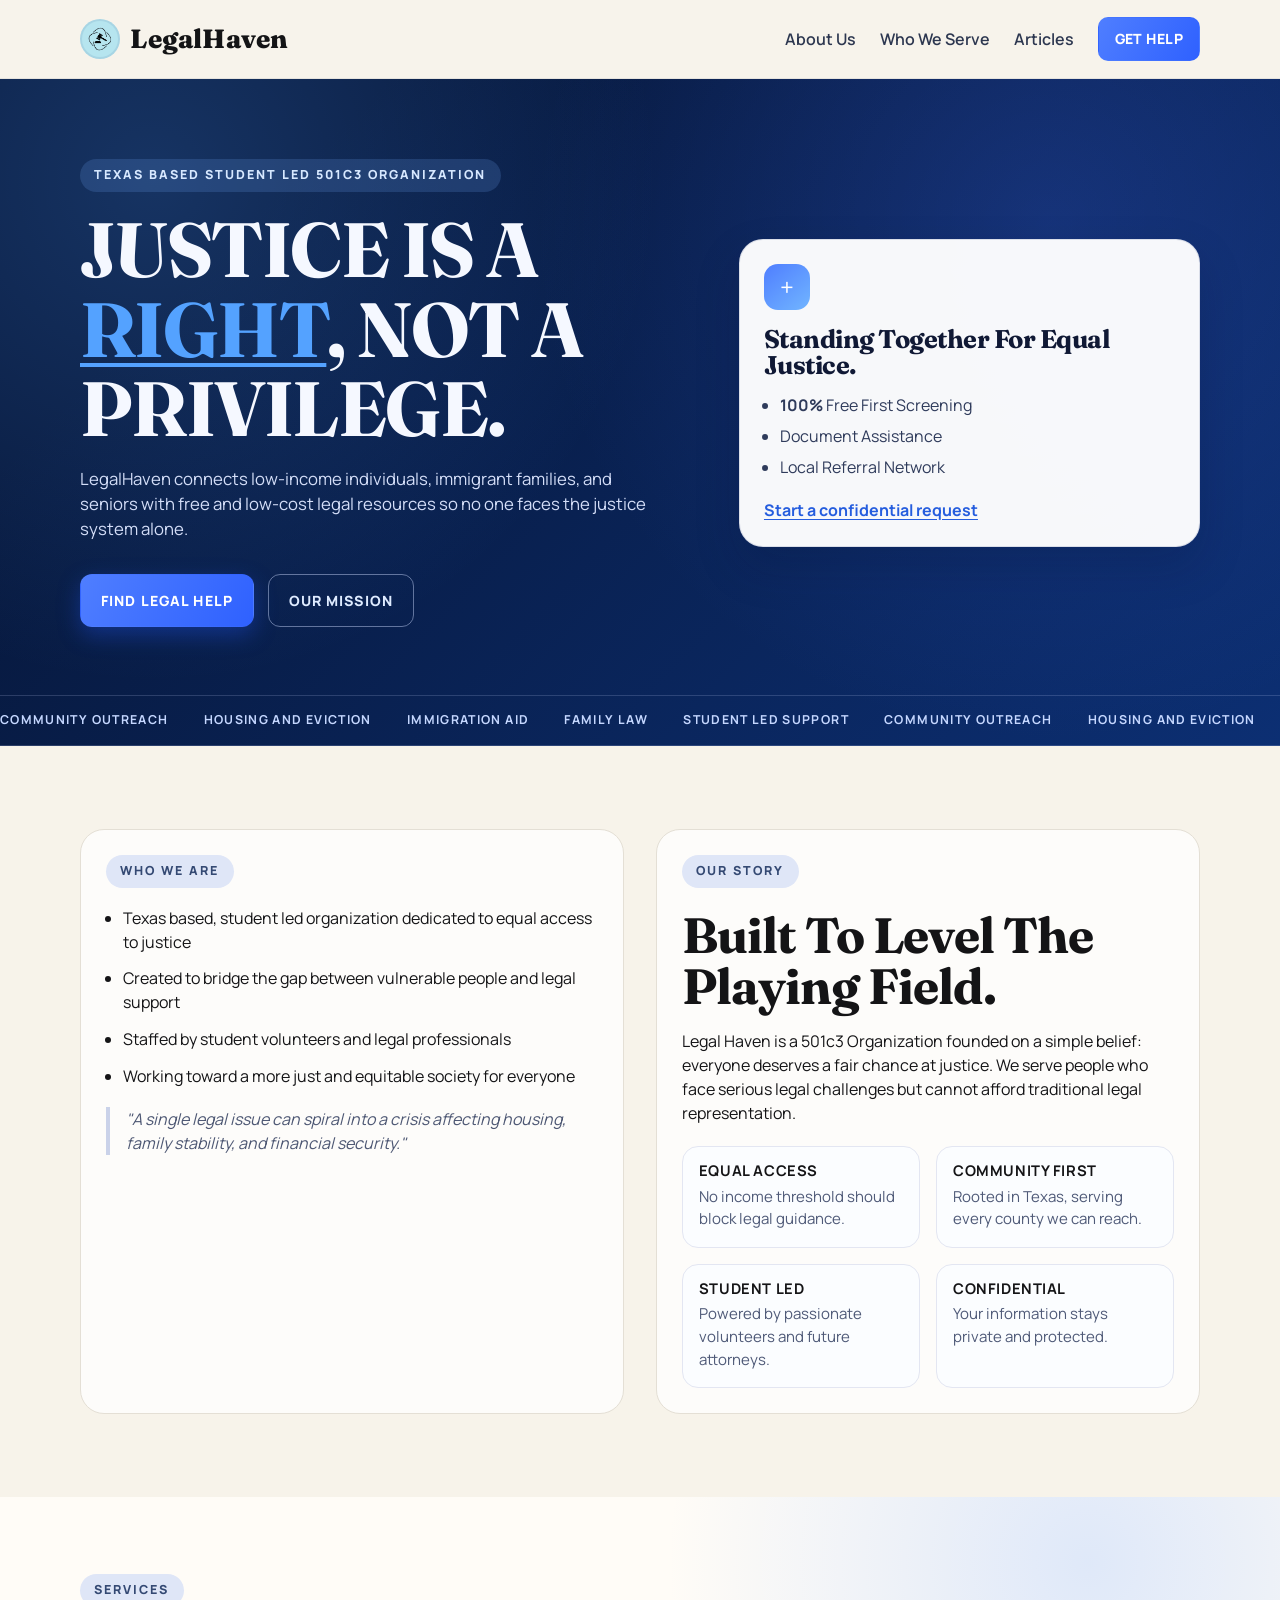
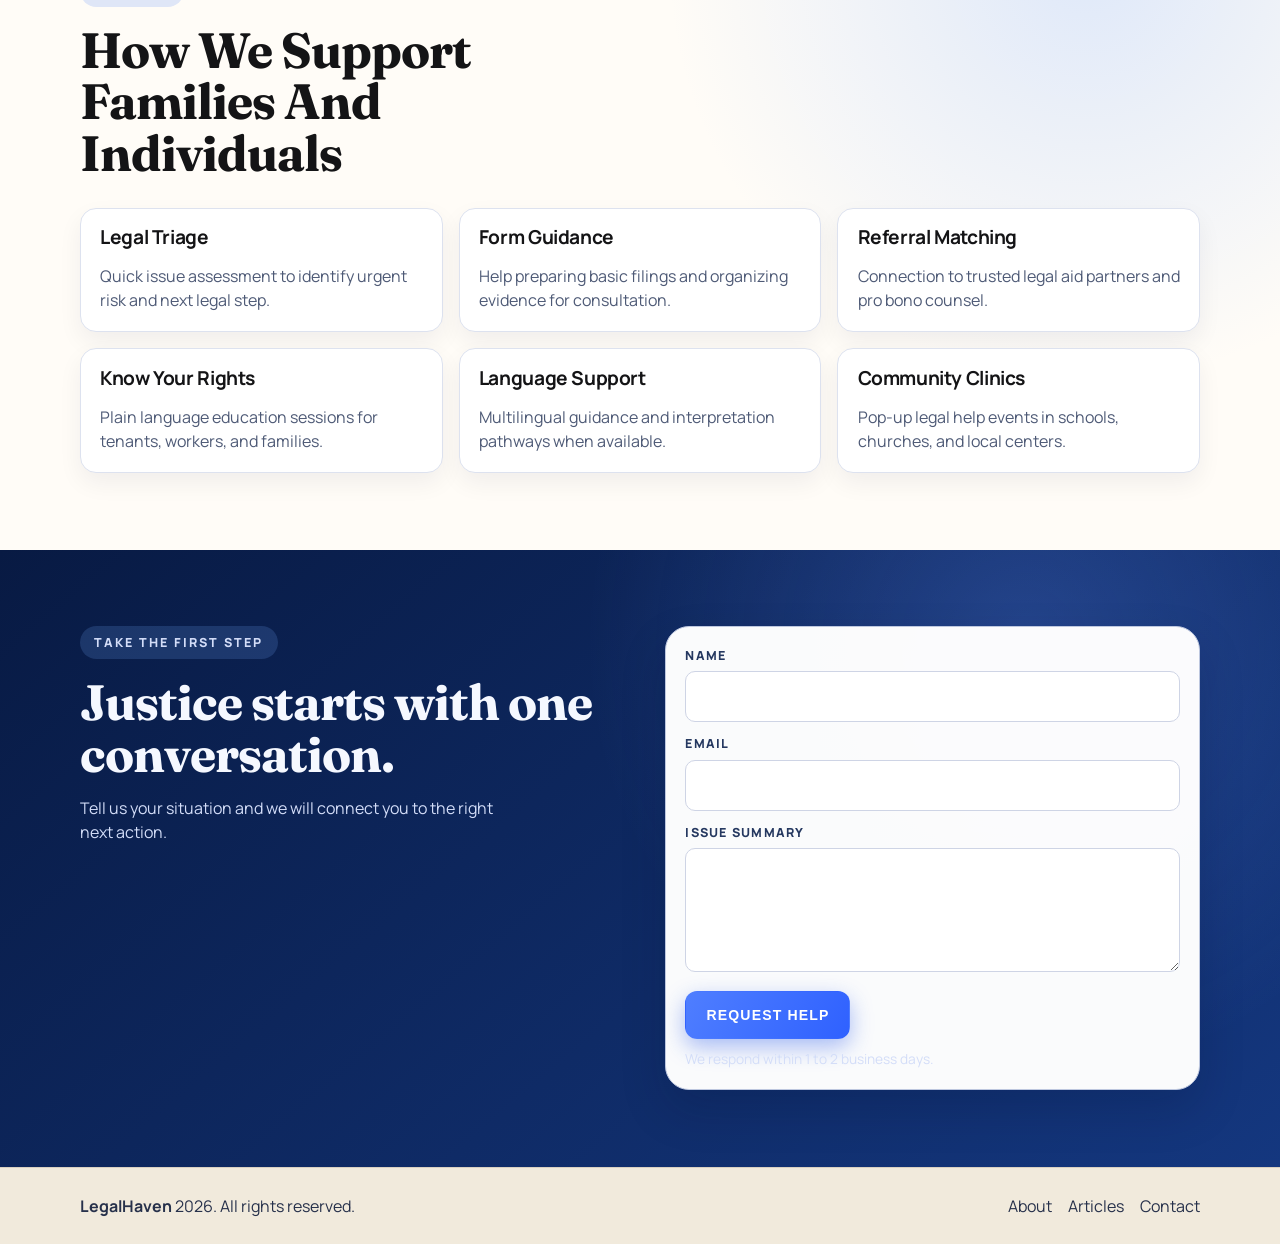
==== commit 9539ff6d: "Add 501c3 to homepage; remove hash fragments from nav URLs with scroll-on-load Co-authored-by: Curso" ====
--- a/index.html
+++ b/index.html
@@ -29,7 +29,7 @@
 
       <nav class="site-nav" id="primary-nav" aria-label="Primary">
         <a href="/about">About Us</a>
-        <a href="/about#who-we-serve">Who We Serve</a>
+        <a href="/about" data-scroll-target="who-we-serve">Who We Serve</a>
         <a href="https://legalhavenfoundation.substack.com/" target="_blank" rel="noopener noreferrer">Articles</a>
         <a class="btn btn-small" href="/contact">Get Help</a>
       </nav>
@@ -40,7 +40,7 @@
     <section class="hero section-dark">
       <div class="container hero-grid">
         <div class="hero-copy reveal">
-          <p class="eyebrow">Texas based student led organization</p>
+          <p class="eyebrow">Texas based student led 501c3 organization</p>
           <h1>
             Justice Is A
             <span class="accent">Right</span>,
@@ -103,7 +103,7 @@
           <p class="eyebrow">Our Story</p>
           <h2>Built To Level The Playing Field.</h2>
           <p>
-            LegalHaven was founded on a simple belief: everyone deserves a fair chance at justice.
+            Legal Haven is a 501c3 Organization founded on a simple belief: everyone deserves a fair chance at justice.
             We serve people who face serious legal challenges but cannot afford traditional legal representation.
           </p>
           <div class="value-grid" id="who-we-serve">
